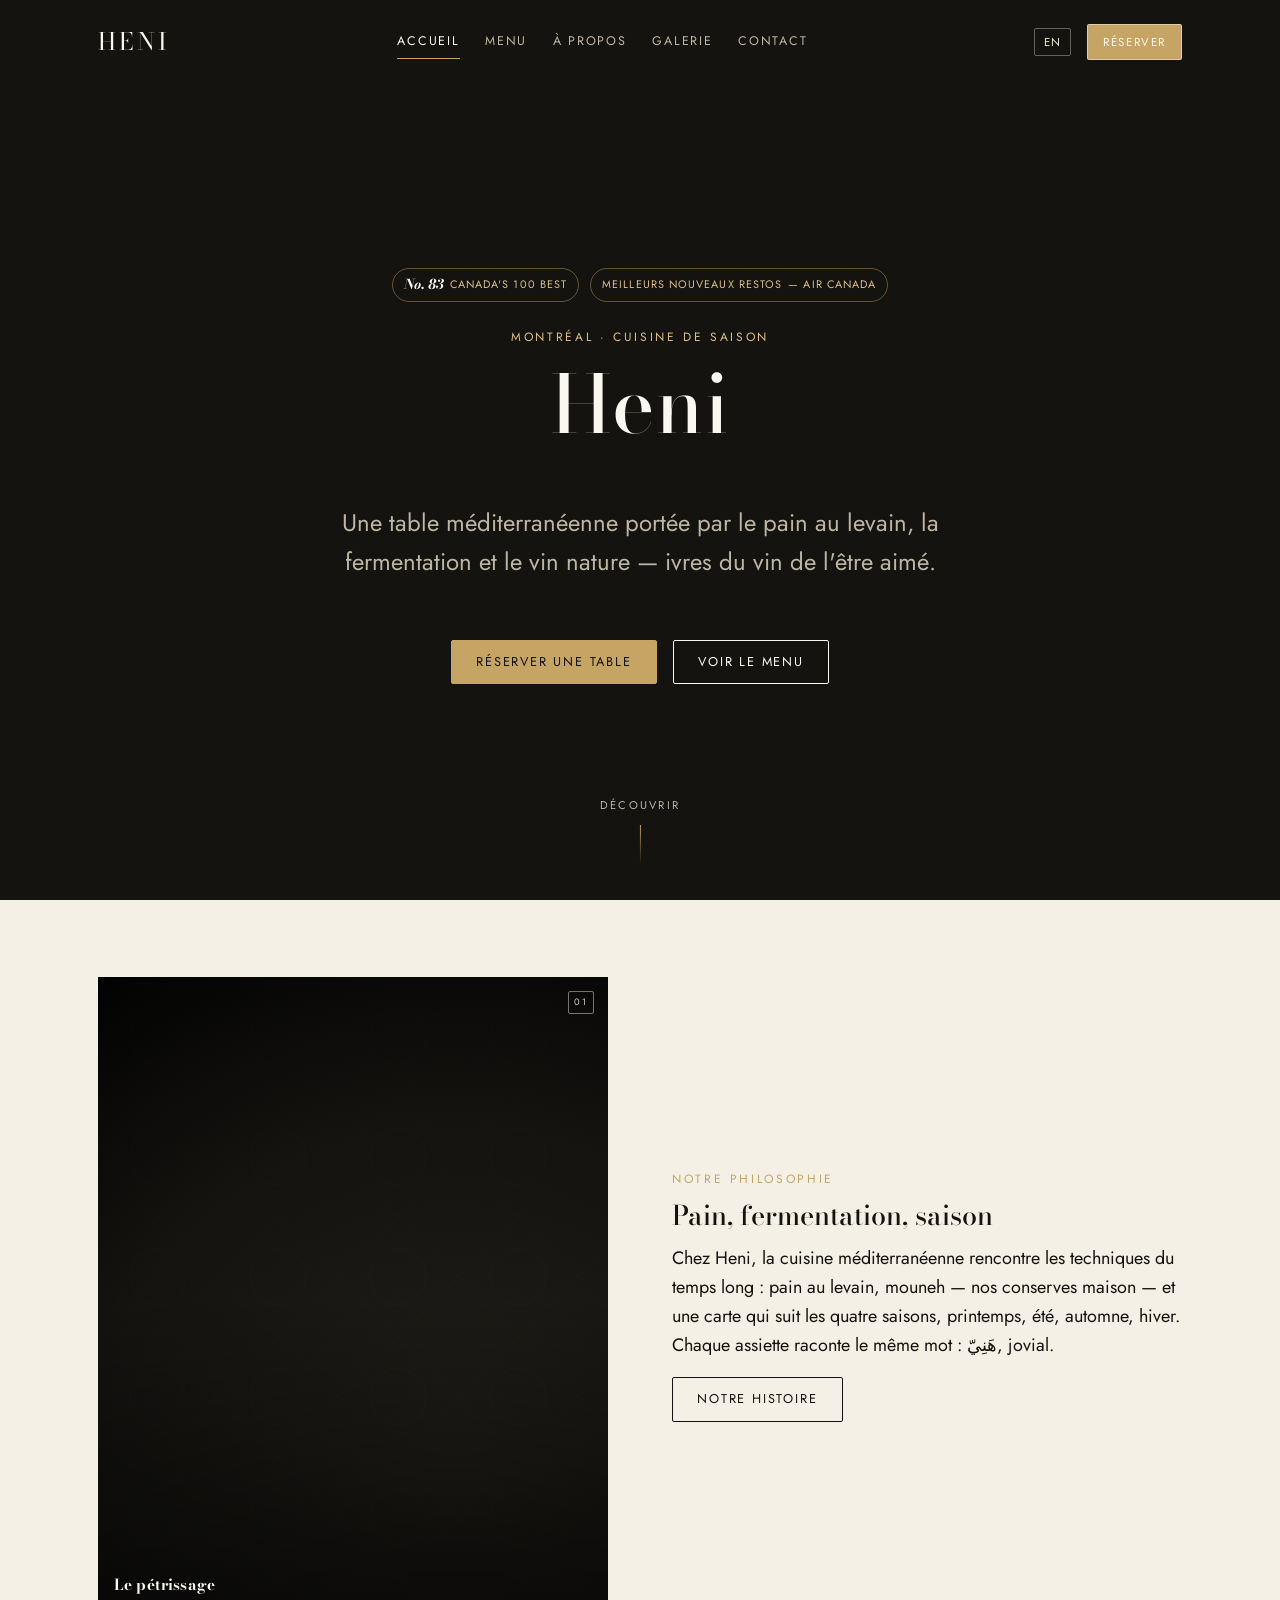
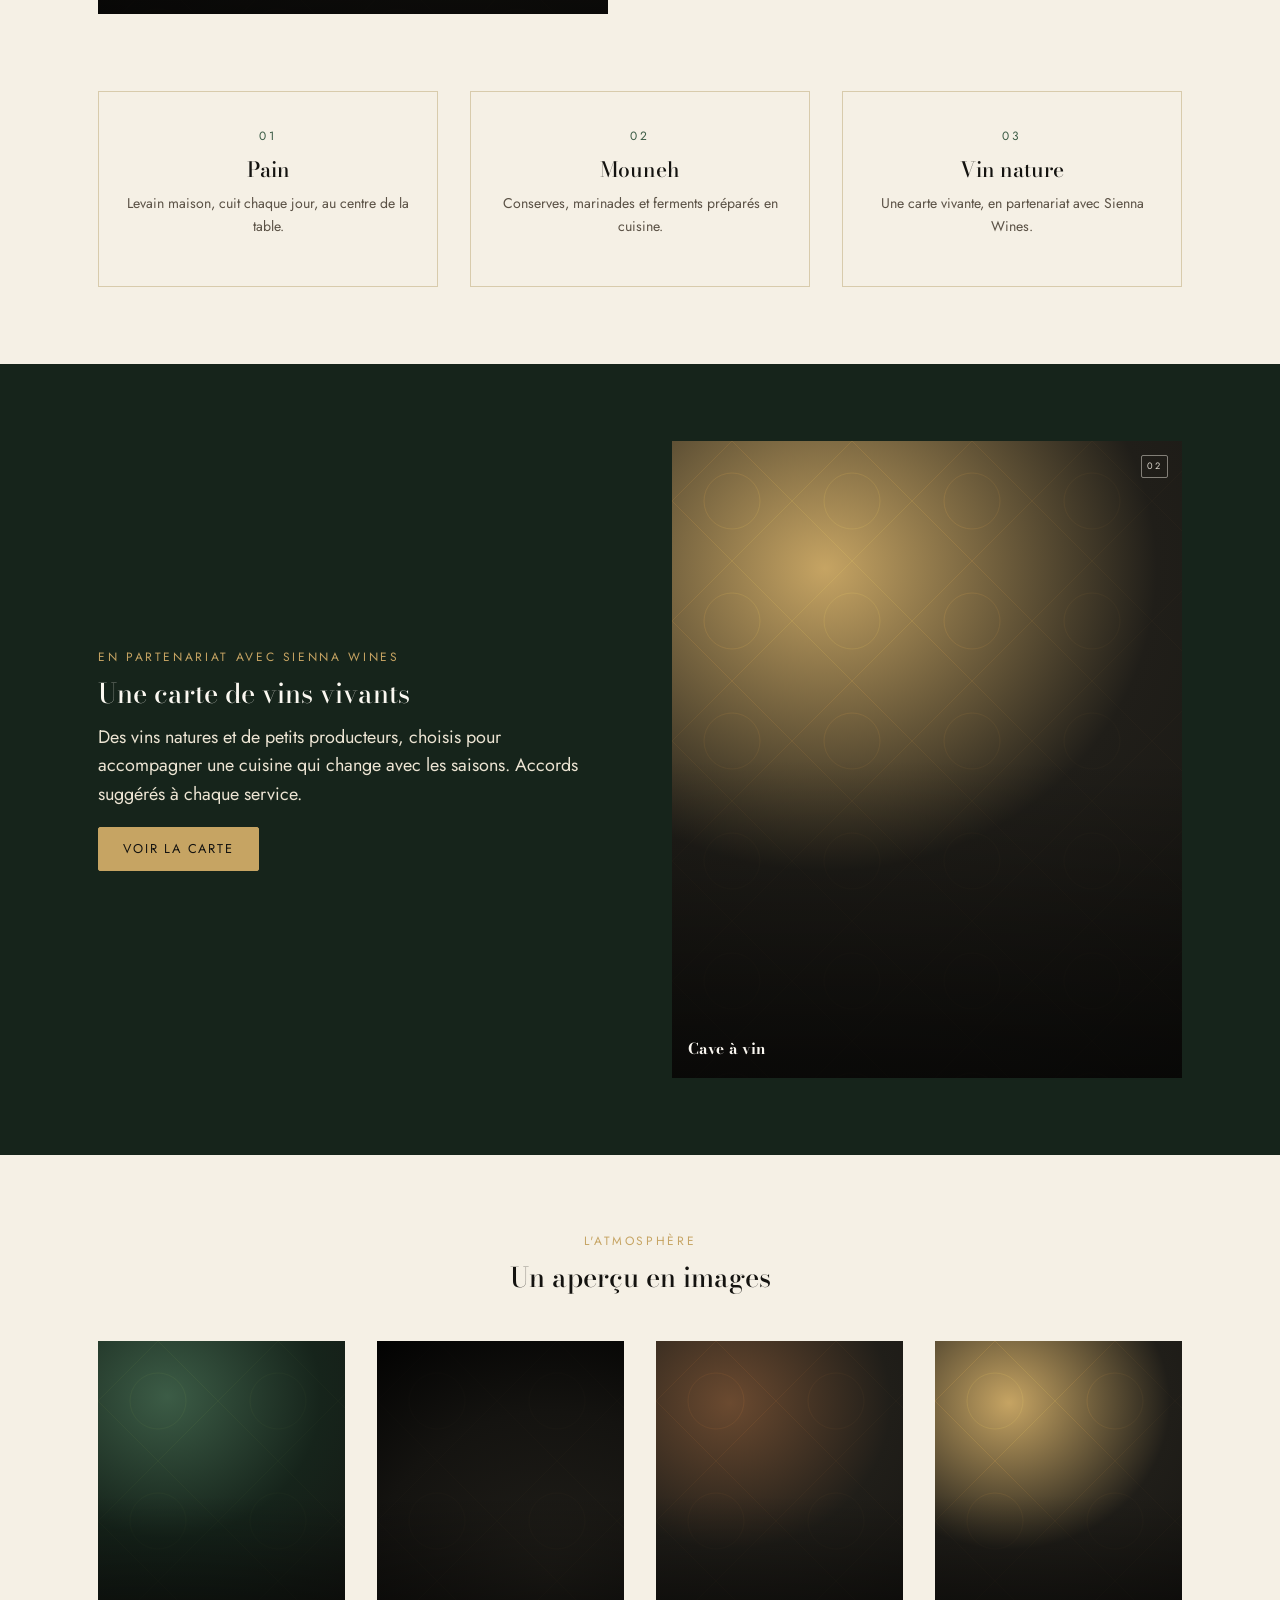
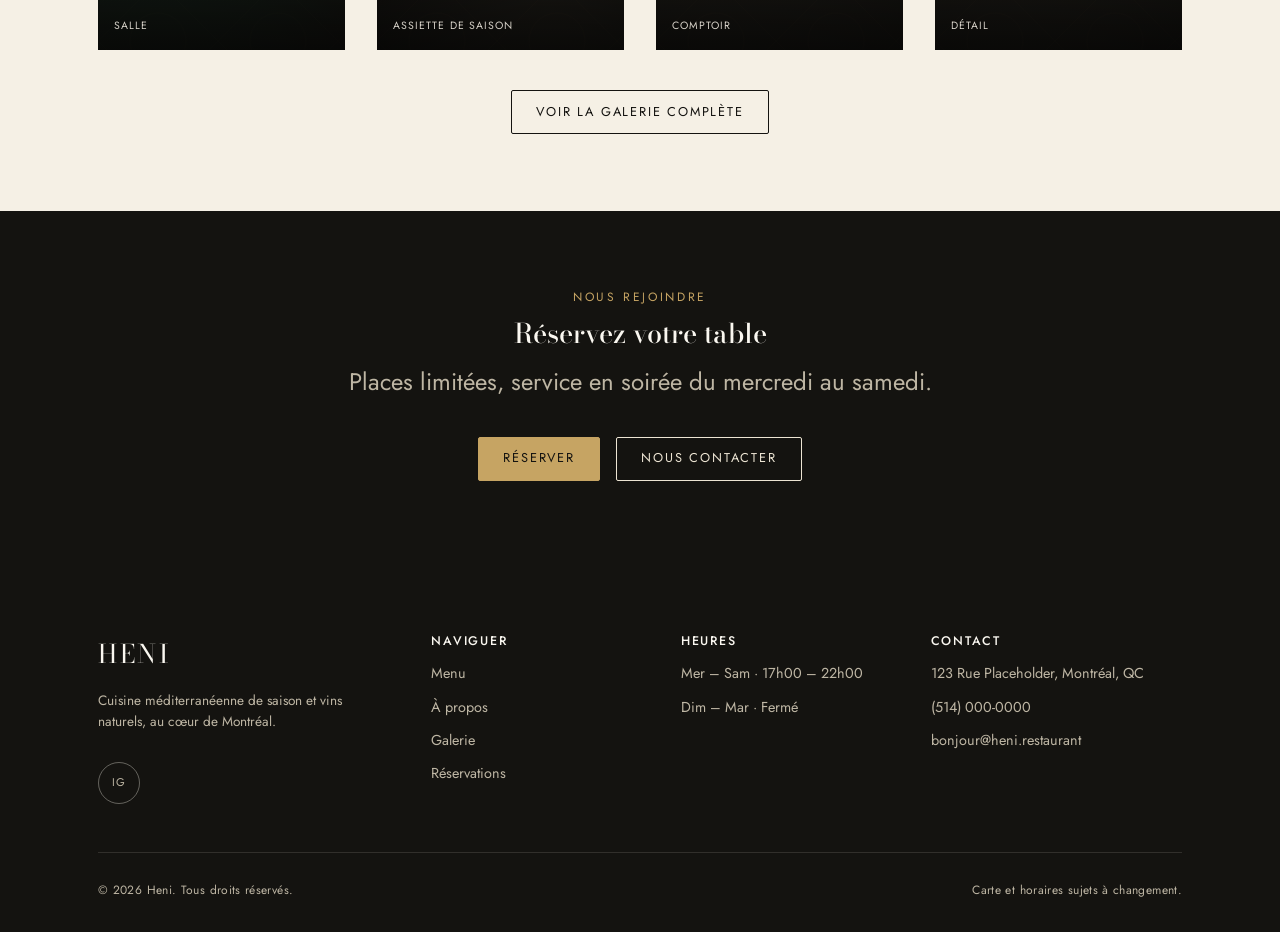
==== index.html @ 55a7eaf8 "Describe the actual hero photograph in the alt text The hero alt text described a generic evening di" ====
<!doctype html>
<html lang="fr">
<head>
  <meta charset="UTF-8" />
  <meta name="viewport" content="width=device-width, initial-scale=1" />
  <title>Heni — Restaurant méditerranéen, Montréal</title>
  <meta name="description" content="Heni — cuisine méditerranéenne de saison et vins naturels au cœur de Montréal. Pain au levain, mouneh, et une carte qui suit les saisons." />
  <link rel="preconnect" href="https://fonts.googleapis.com" />
  <link rel="preconnect" href="https://fonts.gstatic.com" crossorigin />
  <link href="https://fonts.googleapis.com/css2?family=Bodoni+Moda:ital,wght@0,400;0,500;0,600;1,400&family=Jost:wght@300;400;500;600&display=swap" rel="stylesheet" />
  <link rel="stylesheet" href="assets/css/style.css" />
</head>
<body class="is-home" data-title-fr="Heni — Restaurant méditerranéen, Montréal" data-title-en="Heni — Mediterranean Restaurant, Montreal">

  <header class="site-header">
    <div class="container header-inner">
      <a href="index.html" class="logo">HENI</a>
      <nav class="main-nav" id="main-nav">
        <a href="index.html" class="is-active"><span class="t-fr">Accueil</span><span class="t-en">Home</span></a>
        <a href="menu.html"><span class="t-fr">Menu</span><span class="t-en">Menu</span></a>
        <a href="about.html"><span class="t-fr">À propos</span><span class="t-en">About</span></a>
        <a href="gallery.html"><span class="t-fr">Galerie</span><span class="t-en">Gallery</span></a>
        <a href="contact.html"><span class="t-fr">Contact</span><span class="t-en">Contact</span></a>
      </nav>
      <div class="header-actions">
        <button class="lang-toggle" id="lang-toggle" type="button">EN</button>
        <a href="reservations.html" class="btn btn-primary"><span class="t-fr">Réserver</span><span class="t-en">Reserve</span></a>
        <button class="nav-toggle" id="nav-toggle" type="button" aria-label="Menu" aria-expanded="false">
          <span></span><span></span><span></span>
        </button>
      </div>
    </div>
  </header>

  <main>
    <section class="hero">
      <div class="hero-media">
        <img src="assets/img/hero.jpg" alt="Une longue table dressée chez Heni, fleurs et couverts, devant la banquette de velours et le mur de brique"
             data-alt-fr="Une longue table dressée chez Heni, fleurs et couverts, devant la banquette de velours et le mur de brique"
             data-alt-en="A long table set at Heni, flowers and place settings, against the velvet banquette and brick wall"
             fetchpriority="high" decoding="async" />
      </div>
      <div class="hero-inner container">
        <div class="badge-row">
          <span class="badge"><strong>No. 83</strong> Canada's 100 Best</span>
          <span class="badge"><span class="t-fr">Meilleurs nouveaux restos</span><span class="t-en">Best New Restaurants</span> — Air Canada</span>
        </div>
        <span class="eyebrow"><span class="t-fr">Montréal · Cuisine de saison</span><span class="t-en">Montreal · Seasonal Cooking</span></span>
        <h1>Heni</h1>
        <p class="hero-lede">
          <span class="t-fr">Une table méditerranéenne portée par le pain au levain, la fermentation et le vin nature — ivres du vin de l'être aimé.</span>
          <span class="t-en">A Mediterranean table built on naturally leavened bread, fermentation and natural wine — drunk on the wine of the beloved.</span>
        </p>
        <div class="hero-actions">
          <a href="reservations.html" class="btn btn-primary"><span class="t-fr">Réserver une table</span><span class="t-en">Reserve a Table</span></a>
          <a href="menu.html" class="btn btn-outline"><span class="t-fr">Voir le menu</span><span class="t-en">View the Menu</span></a>
        </div>
      </div>
      <a href="#philosophy" class="hero-scroll" aria-label="Scroll">
        <span class="t-fr">Découvrir</span><span class="t-en">Discover</span>
      </a>
    </section>

    <section class="section" id="philosophy">
      <div class="container split">
        <div class="ph ph--ink" style="--ph-ratio: 4/5;">
          <img src="assets/img/dough.jpg" alt="Le pétrissage du pain au levain"
               data-alt-fr="Le pétrissage du pain au levain"
               data-alt-en="Working the sourdough by hand"
               loading="lazy" decoding="async" />
          <span class="ph-tag">01</span>
          <div class="ph-label">
            <strong><span class="t-fr">Le pétrissage</span><span class="t-en">Working the dough</span></strong>
          </div>
        </div>
        <div>
          <span class="eyebrow"><span class="t-fr">Notre philosophie</span><span class="t-en">Our Philosophy</span></span>
          <h2><span class="t-fr">Pain, fermentation, saison</span><span class="t-en">Bread, Fermentation, Season</span></h2>
          <p>
            <span class="t-fr">Chez Heni, la cuisine méditerranéenne rencontre les techniques du temps long : pain au levain, mouneh — nos conserves maison — et une carte qui suit les quatre saisons, printemps, été, automne, hiver. Chaque assiette raconte le même mot : &#x200E;هَنِيّ, jovial.</span>
            <span class="t-en">At Heni, Mediterranean cooking meets slow technique: naturally leavened bread, mouneh — our house preserves — and a menu that follows the four seasons. Every plate carries the same word: &#x200E;هَنِيّ, jovial.</span>
          </p>
          <a href="about.html" class="btn btn-outline"><span class="t-fr">Notre histoire</span><span class="t-en">Our Story</span></a>
        </div>
      </div>

      <div class="container">
        <div class="grid grid-3" style="margin-top: clamp(3rem, 6vw, 5rem);">
          <div class="pillar">
            <span class="eyebrow">01</span>
            <h3><span class="t-fr">Pain</span><span class="t-en">Bread</span></h3>
            <p class="menu-item-desc"><span class="t-fr">Levain maison, cuit chaque jour, au centre de la table.</span><span class="t-en">House sourdough, baked daily, at the center of the table.</span></p>
          </div>
          <div class="pillar">
            <span class="eyebrow">02</span>
            <h3><span class="t-fr">Mouneh</span><span class="t-en">Mouneh</span></h3>
            <p class="menu-item-desc"><span class="t-fr">Conserves, marinades et ferments préparés en cuisine.</span><span class="t-en">Preserves, pickles and ferments prepared in-house.</span></p>
          </div>
          <div class="pillar">
            <span class="eyebrow">03</span>
            <h3><span class="t-fr">Vin nature</span><span class="t-en">Natural Wine</span></h3>
            <p class="menu-item-desc"><span class="t-fr">Une carte vivante, en partenariat avec Sienna Wines.</span><span class="t-en">A living list, in partnership with Sienna Wines.</span></p>
          </div>
        </div>
      </div>
    </section>

    <section class="section section--green">
      <div class="container split">
        <div>
          <span class="eyebrow"><span class="t-fr">En partenariat avec Sienna Wines</span><span class="t-en">In Partnership with Sienna Wines</span></span>
          <h2><span class="t-fr">Une carte de vins vivants</span><span class="t-en">A Living Wine List</span></h2>
          <p>
            <span class="t-fr">Des vins natures et de petits producteurs, choisis pour accompagner une cuisine qui change avec les saisons. Accords suggérés à chaque service.</span>
            <span class="t-en">Natural wines from small producers, chosen to follow a menu that shifts with the seasons. Pairings suggested at every service.</span>
          </p>
          <a href="menu.html" class="btn btn-primary"><span class="t-fr">Voir la carte</span><span class="t-en">View the Menu</span></a>
        </div>
        <div class="ph ph--gold" style="--ph-ratio: 4/5;">
          <img src="assets/img/wine-cellar.jpg" alt="La cave à vin de Heni"
               data-alt-fr="La cave à vin de Heni"
               data-alt-en="The Heni wine cellar"
               loading="lazy" decoding="async" />
          <span class="ph-tag">02</span>
          <div class="ph-label">
            <strong><span class="t-fr">Cave à vin</span><span class="t-en">The Wine Cellar</span></strong>
          </div>
        </div>
      </div>
    </section>

    <section class="section">
      <div class="container">
        <div class="section-head section-head--center">
          <span class="eyebrow"><span class="t-fr">L'atmosphère</span><span class="t-en">The Atmosphere</span></span>
          <h2><span class="t-fr">Un aperçu en images</span><span class="t-en">A Glimpse Inside</span></h2>
        </div>
        <div class="grid grid-4">
          <div class="ph ph--green">
            <img src="assets/img/dining-room.jpg" alt="La salle" data-alt-fr="La salle" data-alt-en="The dining room" loading="lazy" decoding="async" />
            <div class="ph-label"><span class="t-fr">Salle</span><span class="t-en">Dining Room</span></div>
          </div>
          <div class="ph ph--ink">
            <img src="assets/img/seasonal-plate.jpg" alt="Une assiette de saison" data-alt-fr="Une assiette de saison" data-alt-en="A seasonal plate" loading="lazy" decoding="async" />
            <div class="ph-label"><span class="t-fr">Assiette de saison</span><span class="t-en">Seasonal Plate</span></div>
          </div>
          <div class="ph ph--wood">
            <img src="assets/img/counter.jpg" alt="Le comptoir" data-alt-fr="Le comptoir" data-alt-en="The counter" loading="lazy" decoding="async" />
            <div class="ph-label"><span class="t-fr">Comptoir</span><span class="t-en">The Counter</span></div>
          </div>
          <div class="ph ph--gold">
            <img src="assets/img/detail.jpg" alt="Détail de la salle" data-alt-fr="Détail de la salle" data-alt-en="A detail of the room" loading="lazy" decoding="async" />
            <div class="ph-label"><span class="t-fr">Détail</span><span class="t-en">Detail</span></div>
          </div>
        </div>
        <div style="text-align:center; margin-top: 2.5rem;">
          <a href="gallery.html" class="btn btn-outline"><span class="t-fr">Voir la galerie complète</span><span class="t-en">See Full Gallery</span></a>
        </div>
      </div>
    </section>

    <section class="section section--dark">
      <div class="container section-head--center">
        <span class="eyebrow"><span class="t-fr">Nous rejoindre</span><span class="t-en">Join Us</span></span>
        <h2><span class="t-fr">Réservez votre table</span><span class="t-en">Reserve Your Table</span></h2>
        <p class="hero-lede" style="margin-inline:auto;">
          <span class="t-fr">Places limitées, service en soirée du mercredi au samedi.</span>
          <span class="t-en">Limited seating, evening service Wednesday through Saturday.</span>
        </p>
        <div class="hero-actions">
          <a href="reservations.html" class="btn btn-primary"><span class="t-fr">Réserver</span><span class="t-en">Reserve</span></a>
          <a href="contact.html" class="btn btn-outline"><span class="t-fr">Nous contacter</span><span class="t-en">Contact Us</span></a>
        </div>
      </div>
    </section>
  </main>

  <footer class="site-footer">
    <div class="container">
      <div class="footer-grid">
        <div>
          <div class="footer-logo">HENI</div>
          <p class="footer-tagline">
            <span class="t-fr">Cuisine méditerranéenne de saison et vins naturels, au cœur de Montréal.</span>
            <span class="t-en">Seasonal Mediterranean cooking and natural wine, in the heart of Montreal.</span>
          </p>
          <div class="social-row">
            <a href="https://instagram.com/heni.restaurant" target="_blank" rel="noopener" aria-label="Instagram">IG</a>
          </div>
        </div>
        <div class="footer-col">
          <h4><span class="t-fr">Naviguer</span><span class="t-en">Explore</span></h4>
          <ul>
            <li><a href="menu.html">Menu</a></li>
            <li><a href="about.html"><span class="t-fr">À propos</span><span class="t-en">About</span></a></li>
            <li><a href="gallery.html"><span class="t-fr">Galerie</span><span class="t-en">Gallery</span></a></li>
            <li><a href="reservations.html"><span class="t-fr">Réservations</span><span class="t-en">Reservations</span></a></li>
          </ul>
        </div>
        <div class="footer-col">
          <h4><span class="t-fr">Heures</span><span class="t-en">Hours</span></h4>
          <ul>
            <li><span class="t-fr">Mer – Sam</span><span class="t-en">Wed – Sat</span> · 17h00 – 22h00</li>
            <li><span class="t-fr">Dim – Mar</span><span class="t-en">Sun – Tue</span> · <span class="t-fr">Fermé</span><span class="t-en">Closed</span></li>
          </ul>
        </div>
        <div class="footer-col">
          <h4>Contact</h4>
          <ul>
            <li>123 Rue Placeholder, Montréal, QC</li>
            <li><a href="tel:+15140000000">(514) 000-0000</a></li>
            <li><a href="mailto:bonjour@heni.restaurant">bonjour@heni.restaurant</a></li>
          </ul>
        </div>
      </div>
      <div class="footer-bottom">
        <span>&copy; <span id="footer-year"></span> Heni. <span class="t-fr">Tous droits réservés.</span><span class="t-en">All rights reserved.</span></span>
        <span><span class="t-fr">Carte et horaires sujets à changement.</span><span class="t-en">Menu and hours subject to change.</span></span>
      </div>
    </div>
  </footer>

  <script src="assets/js/main.js"></script>
</body>
</html>
---- assets/css/style.css ----
/* ==========================================================================
   HENI — Design tokens
   ========================================================================== */

:root {
  /* Palette — dim, editorial, bottle-green and brass */
  --color-ink: #141310;
  --color-ink-soft: #201e19;
  --color-green: #3c5c46;
  --color-green-deep: #16241b;
  --color-wood: #6b4a30;
  --color-gold: #c6a463;
  --color-gold-soft: #ddc088;
  --color-sand: #ece4d3;
  --color-sand-dim: #ddd0b3;
  --color-cream: #f5f0e5;
  --color-white: #faf7f0;

  --color-text: var(--color-ink);
  --color-text-muted: #5a5145;
  --color-text-on-dark: var(--color-sand);
  --color-text-on-dark-muted: #beb6a4;

  --color-bg: var(--color-cream);
  --color-border: #d8cbac;

  /* Type */
  --font-display: "Bodoni Moda", "Iowan Old Style", Georgia, serif;
  --font-body: "Jost", "Segoe UI", Helvetica, Arial, sans-serif;

  --step-0: clamp(1rem, 0.95rem + 0.25vw, 1.125rem);
  --step-1: clamp(1.25rem, 1.15rem + 0.5vw, 1.5rem);
  --step-2: clamp(1.75rem, 1.5rem + 1vw, 2.25rem);
  --step-3: clamp(2.25rem, 1.8rem + 2vw, 3.25rem);
  --step-4: clamp(3rem, 2.2rem + 3.5vw, 5rem);

  /* Layout */
  --container-max: 1180px;
  --container-pad: clamp(1.25rem, 4vw, 3rem);
  --header-h: 84px;
  --radius: 2px;
  --ease: cubic-bezier(0.22, 1, 0.36, 1);
}

/* ==========================================================================
   Reset
   ========================================================================== */

*,
*::before,
*::after {
  box-sizing: border-box;
}

html {
  scroll-behavior: smooth;
}

body {
  margin: 0;
  background: var(--color-bg);
  color: var(--color-text);
  font-family: var(--font-body);
  font-size: var(--step-0);
  line-height: 1.6;
  -webkit-font-smoothing: antialiased;
}

img {
  max-width: 100%;
  display: block;
}

a {
  color: inherit;
  text-decoration: none;
}

ul {
  margin: 0;
  padding: 0;
  list-style: none;
}

h1, h2, h3, h4 {
  font-family: var(--font-display);
  font-weight: 500;
  line-height: 1.15;
  margin: 0 0 0.5em;
  color: var(--color-ink);
}

p {
  margin: 0 0 1em;
}

button {
  font-family: inherit;
  cursor: pointer;
}

.container {
  max-width: var(--container-max);
  margin-inline: auto;
  padding-inline: var(--container-pad);
}

/* ==========================================================================
   Bilingual toggle — French default, English on demand
   ========================================================================== */

html.lang-fr .t-en { display: none; }
html.lang-en .t-fr { display: none; }

/* ==========================================================================
   Utility
   ========================================================================== */

.eyebrow {
  display: block;
  font-family: var(--font-body);
  font-size: 0.75rem;
  letter-spacing: 0.22em;
  text-transform: uppercase;
  color: var(--color-gold);
  margin-bottom: 0.9em;
}

.section {
  padding-block: clamp(3.5rem, 6vw, 7rem);
}

.section--tight {
  padding-block: clamp(2.5rem, 4vw, 4.5rem);
}

.section--dark {
  background: var(--color-ink);
  color: var(--color-text-on-dark);
}

.section--dark h1,
.section--dark h2,
.section--dark h3 {
  color: var(--color-white);
}

.section--green {
  background: var(--color-green-deep);
  color: var(--color-text-on-dark);
}

.section--green h1,
.section--green h2,
.section--green h3 {
  color: var(--color-white);
}

.section-head {
  max-width: 640px;
  margin-bottom: clamp(2rem, 4vw, 3rem);
}

.section-head--center {
  margin-inline: auto;
  text-align: center;
}

.divider {
  width: 56px;
  height: 2px;
  background: var(--color-gold);
  border: none;
  margin: 1.5em 0;
}

.divider--center {
  margin-inline: auto;
}

/* ==========================================================================
   Buttons
   ========================================================================== */

.btn {
  display: inline-flex;
  align-items: center;
  gap: 0.6em;
  padding: 0.85em 1.9em;
  font-family: var(--font-body);
  font-size: 0.8rem;
  letter-spacing: 0.14em;
  text-transform: uppercase;
  border: 1px solid currentColor;
  border-radius: var(--radius);
  transition: background var(--ease) 0.25s, color var(--ease) 0.25s, border-color var(--ease) 0.25s;
  white-space: nowrap;
}

.btn-primary {
  background: var(--color-gold);
  border-color: var(--color-gold);
  color: var(--color-ink);
}

.btn-primary:hover {
  background: transparent;
  color: var(--color-gold);
}

.section--dark .btn-primary,
.section--green .btn-primary {
  color: var(--color-ink);
}

.section--dark .btn-primary:hover,
.section--green .btn-primary:hover {
  color: var(--color-gold);
}

.btn-outline {
  background: transparent;
  color: inherit;
}

.btn-outline:hover {
  background: currentColor;
  color: var(--color-bg);
}

.btn-block {
  width: 100%;
  justify-content: center;
}

/* ==========================================================================
   Header
   ========================================================================== */

.site-header {
  position: fixed;
  inset-block-start: 0;
  inset-inline: 0;
  z-index: 100;
  height: var(--header-h);
  display: flex;
  align-items: center;
  background: transparent;
  transition: background var(--ease) 0.35s, box-shadow var(--ease) 0.35s, height var(--ease) 0.3s;
}

.site-header.is-scrolled,
.site-header.is-open {
  background: rgba(27, 21, 18, 0.96);
  -webkit-backdrop-filter: blur(6px);
  backdrop-filter: blur(6px);
  height: 72px;
  box-shadow: 0 8px 24px rgba(0, 0, 0, 0.18);
}

body:not(.is-home) .site-header {
  background: rgba(27, 21, 18, 0.96);
  height: 72px;
}

.header-inner {
  display: flex;
  align-items: center;
  justify-content: space-between;
  gap: 1.5rem;
  width: 100%;
}

.logo {
  font-family: var(--font-display);
  font-size: 1.5rem;
  letter-spacing: 0.14em;
  color: var(--color-white);
}

.logo span {
  color: var(--color-gold);
}

.main-nav {
  display: flex;
  align-items: center;
  gap: clamp(1.1rem, 2vw, 2.1rem);
}

.main-nav a {
  position: relative;
  font-size: 0.78rem;
  letter-spacing: 0.14em;
  text-transform: uppercase;
  color: var(--color-text-on-dark-muted);
  padding-block: 0.4em;
  transition: color var(--ease) 0.25s;
}

.main-nav a:hover,
.main-nav a.is-active {
  color: var(--color-white);
}

.main-nav a.is-active::after {
  content: "";
  position: absolute;
  left: 0;
  right: 0;
  bottom: -2px;
  height: 1px;
  background: var(--color-gold);
}

.header-actions {
  display: flex;
  align-items: center;
  gap: 1rem;
}

.lang-toggle {
  background: transparent;
  border: 1px solid rgba(250, 245, 234, 0.35);
  color: var(--color-text-on-dark);
  font-size: 0.72rem;
  letter-spacing: 0.12em;
  padding: 0.45em 0.75em;
  border-radius: var(--radius);
  transition: border-color var(--ease) 0.25s, color var(--ease) 0.25s;
}

.lang-toggle:hover {
  border-color: var(--color-gold);
  color: var(--color-gold);
}

.header-actions .btn {
  color: var(--color-white);
  border-color: rgba(250, 245, 234, 0.5);
  font-size: 0.72rem;
  padding: 0.65em 1.3em;
}

.header-actions .btn:hover {
  background: var(--color-gold);
  border-color: var(--color-gold);
  color: var(--color-ink);
}

.nav-toggle {
  display: none;
  flex-direction: column;
  justify-content: center;
  gap: 5px;
  width: 32px;
  height: 32px;
  background: none;
  border: none;
  padding: 0;
}

.nav-toggle span {
  display: block;
  height: 1px;
  background: var(--color-white);
  transition: transform var(--ease) 0.3s, opacity var(--ease) 0.3s;
}

/* ==========================================================================
   Hero
   ========================================================================== */

.hero {
  position: relative;
  min-height: 100vh;
  display: flex;
  align-items: center;
  color: var(--color-white);
  overflow: hidden;
  background: var(--color-ink);
}

/* Hero photograph, with a scrim so the type stays readable over it */
.hero-media {
  position: absolute;
  inset: 0;
  z-index: 0;
  overflow: hidden;
}

.hero-media img {
  width: 100%;
  height: 100%;
  object-fit: cover;
  opacity: 0;
  transform: scale(1.06);
  transition: opacity var(--ease) 1.2s, transform var(--ease) 8s;
}

.hero-media img.is-loaded {
  opacity: 1;
  transform: scale(1);
}

.hero-media::after {
  content: "";
  position: absolute;
  inset: 0;
  background:
    linear-gradient(180deg, rgba(20, 19, 16, 0.75) 0%, rgba(20, 19, 16, 0.35) 35%, rgba(20, 19, 16, 0.85) 100%),
    radial-gradient(90% 70% at 50% 45%, rgba(20, 19, 16, 0.15) 0%, rgba(20, 19, 16, 0.7) 100%);
}

.hero-inner {
  position: relative;
  z-index: 2;
  width: 100%;
  padding-block: calc(var(--header-h) + 2rem) 4rem;
  text-align: center;
  display: flex;
  flex-direction: column;
  align-items: center;
}

.hero .eyebrow {
  color: var(--color-gold-soft);
}

.hero h1 {
  color: var(--color-white);
  font-size: var(--step-4);
  letter-spacing: 0.02em;
  max-width: 16ch;
}

.hero-lede {
  max-width: 46ch;
  font-size: var(--step-1);
  color: var(--color-text-on-dark-muted);
  margin-top: 0.6em;
}

.hero-actions {
  display: flex;
  flex-wrap: wrap;
  justify-content: center;
  gap: 1rem;
  margin-top: 2.2rem;
}

.hero-scroll {
  position: absolute;
  bottom: 2.2rem;
  left: 50%;
  transform: translateX(-50%);
  z-index: 2;
  font-size: 0.7rem;
  letter-spacing: 0.2em;
  text-transform: uppercase;
  color: var(--color-text-on-dark-muted);
  display: flex;
  flex-direction: column;
  align-items: center;
  gap: 0.6rem;
}

.hero-scroll::after {
  content: "";
  width: 1px;
  height: 40px;
  background: linear-gradient(var(--color-gold), transparent);
  animation: scrollpulse 2.2s ease-in-out infinite;
}

@keyframes scrollpulse {
  0% { opacity: 0.2; }
  50% { opacity: 1; }
  100% { opacity: 0.2; }
}

/* ==========================================================================
   Accolade badge
   ========================================================================== */

.badge-row {
  display: flex;
  flex-wrap: wrap;
  justify-content: center;
  gap: 0.7rem;
  margin-bottom: 1.6rem;
}

.badge {
  display: inline-flex;
  align-items: center;
  gap: 0.55em;
  padding: 0.5em 1em;
  font-size: 0.68rem;
  letter-spacing: 0.1em;
  text-transform: uppercase;
  color: var(--color-gold-soft);
  border: 1px solid rgba(198, 164, 99, 0.45);
  border-radius: 999px;
}

.badge strong {
  font-family: var(--font-display);
  font-style: italic;
  font-size: 0.85rem;
  letter-spacing: 0;
  text-transform: none;
  color: var(--color-white);
}

/* ==========================================================================
   Photography — real photos drop into assets/img/ and layer over the
   gradient block, which stays behind as a fallback if a file is missing
   ========================================================================== */

.ph {
  position: relative;
  overflow: hidden;
  background: radial-gradient(130% 95% at 28% 18%, var(--color-green) 0%, var(--color-green-deep) 48%, var(--color-ink) 100%);
  color: var(--color-sand-dim);
  aspect-ratio: var(--ph-ratio, 4 / 5);
  min-height: 160px;
}

.ph::before {
  content: "";
  position: absolute;
  inset: 0;
  opacity: 0.32;
  mix-blend-mode: overlay;
  background-image: url("data:image/svg+xml,%3Csvg xmlns='http://www.w3.org/2000/svg' width='120' height='120' viewBox='0 0 120 120'%3E%3Cg fill='none' stroke='%23ddc088' stroke-width='0.6'%3E%3Cpath d='M60 0 L120 60 L60 120 L0 60 Z'/%3E%3Ccircle cx='60' cy='60' r='28'/%3E%3C/g%3E%3C/svg%3E");
  background-size: 120px 120px;
}

.ph::after {
  content: "";
  position: absolute;
  inset: 0;
  background: linear-gradient(0deg, rgba(0,0,0,0.6) 0%, rgba(0,0,0,0) 50%);
}

/* The photo itself — covers the gradient once it loads */
.ph img {
  position: absolute;
  inset: 0;
  width: 100%;
  height: 100%;
  object-fit: cover;
  opacity: 0;
  transition: opacity var(--ease) 0.7s, transform var(--ease) 0.9s;
}

.ph img.is-loaded {
  opacity: 1;
}

/* Once a real photo is in, drop the decorative texture behind it */
.ph.has-photo::before {
  display: none;
}

/* Slow zoom on hover, gallery and grid tiles only */
.gallery-grid .ph:hover img.is-loaded,
.grid .ph:hover img.is-loaded {
  transform: scale(1.04);
}

.ph--green { background: radial-gradient(130% 95% at 28% 18%, var(--color-green) 0%, var(--color-green-deep) 48%, var(--color-ink) 100%); }
.ph--gold { background: radial-gradient(130% 95% at 30% 20%, var(--color-gold) 0%, var(--color-ink-soft) 50%, var(--color-ink) 100%); }
.ph--ink { background: radial-gradient(130% 95% at 70% 75%, var(--color-ink-soft) 0%, var(--color-ink) 55%, #000 100%); }
.ph--wood { background: radial-gradient(130% 95% at 30% 20%, var(--color-wood) 0%, var(--color-ink-soft) 50%, var(--color-ink) 100%); }

.ph-label {
  position: absolute;
  left: 1rem;
  right: 1rem;
  bottom: 0.9rem;
  z-index: 2;
  font-size: 0.66rem;
  letter-spacing: 0.1em;
  text-transform: uppercase;
  color: rgba(250, 245, 234, 0.85);
}

.ph-label strong {
  display: block;
  font-family: var(--font-display);
  font-size: 0.95rem;
  letter-spacing: 0.01em;
  text-transform: none;
  color: var(--color-white);
  margin-bottom: 0.15em;
}

.ph-tag {
  position: absolute;
  top: 0.9rem;
  right: 0.9rem;
  z-index: 2;
  font-size: 0.58rem;
  letter-spacing: 0.14em;
  text-transform: uppercase;
  padding: 0.3em 0.6em;
  border: 1px solid rgba(250, 245, 234, 0.45);
  color: rgba(250, 245, 234, 0.85);
  border-radius: var(--radius);
}

/* ==========================================================================
   Grids & cards
   ========================================================================== */

.grid {
  display: grid;
  gap: clamp(1.25rem, 2.5vw, 2.5rem);
}

.grid-2 { grid-template-columns: repeat(2, 1fr); }
.grid-3 { grid-template-columns: repeat(3, 1fr); }
.grid-4 { grid-template-columns: repeat(4, 1fr); }

.split {
  display: grid;
  grid-template-columns: 1fr 1fr;
  gap: clamp(2rem, 5vw, 5rem);
  align-items: center;
}

.card {
  display: flex;
  flex-direction: column;
  gap: 1.1rem;
}

.card h3 {
  font-size: var(--step-1);
}

.pillar {
  text-align: center;
  padding: 2.2rem 1.5rem;
  border: 1px solid var(--color-border);
}

.pillar .eyebrow {
  color: var(--color-green);
}

/* ==========================================================================
   Menu
   ========================================================================== */

.menu-nav {
  display: flex;
  flex-wrap: wrap;
  gap: 0.75rem 1.5rem;
  margin-bottom: 3rem;
  padding-bottom: 1.5rem;
  border-bottom: 1px solid var(--color-border);
}

.menu-nav a {
  font-size: 0.75rem;
  letter-spacing: 0.14em;
  text-transform: uppercase;
  color: var(--color-text-muted);
  transition: color var(--ease) 0.2s;
}

.menu-nav a:hover {
  color: var(--color-green);
}

.menu-group {
  margin-bottom: clamp(2.5rem, 5vw, 4rem);
  scroll-margin-top: 100px;
}

.menu-group-title {
  display: flex;
  align-items: baseline;
  gap: 1rem;
  margin-bottom: 1.8rem;
}

.menu-group-title h2 {
  margin: 0;
}

.menu-group-title::after {
  content: "";
  flex: 1;
  height: 1px;
  background: var(--color-border);
}

.menu-items {
  display: grid;
  gap: 1.6rem;
}

.menu-item {
  display: flex;
  justify-content: space-between;
  gap: 1.5rem;
}

.menu-item-name {
  display: flex;
  align-items: baseline;
  gap: 0.6rem;
  font-family: var(--font-display);
  font-size: 1.1rem;
  color: var(--color-ink);
}

.menu-item-tag {
  font-family: var(--font-body);
  font-size: 0.62rem;
  letter-spacing: 0.08em;
  text-transform: uppercase;
  color: var(--color-green);
  border: 1px solid var(--color-green);
  padding: 0.15em 0.45em;
  border-radius: var(--radius);
}

.menu-item-desc {
  font-size: 0.88rem;
  color: var(--color-text-muted);
  margin-top: 0.35em;
  max-width: 52ch;
}

.menu-item-price {
  font-family: var(--font-display);
  font-size: 1.05rem;
  color: var(--color-green);
  white-space: nowrap;
}

.menu-note {
  margin-top: 3rem;
  padding-top: 2rem;
  border-top: 1px solid var(--color-border);
  font-size: 0.85rem;
  color: var(--color-text-muted);
}

/* ==========================================================================
   Gallery
   ========================================================================== */

.gallery-grid {
  display: grid;
  grid-template-columns: repeat(4, 1fr);
  grid-auto-rows: 220px;
  gap: 0.6rem;
}

.gallery-grid .ph {
  aspect-ratio: auto;
  height: 100%;
}

.g-tall { grid-row: span 2; }
.g-wide { grid-column: span 2; }

/* ==========================================================================
   Forms
   ========================================================================== */

.field {
  margin-bottom: 1.4rem;
  text-align: left;
}

.field label {
  display: block;
  font-size: 0.72rem;
  letter-spacing: 0.12em;
  text-transform: uppercase;
  color: var(--color-text-muted);
  margin-bottom: 0.5em;
}

.field input,
.field select,
.field textarea {
  width: 100%;
  padding: 0.85em 1em;
  font-family: var(--font-body);
  font-size: 0.95rem;
  background: var(--color-white);
  border: 1px solid var(--color-border);
  border-radius: var(--radius);
  color: var(--color-text);
}

.field input:focus,
.field select:focus,
.field textarea:focus {
  outline: none;
  border-color: var(--color-green);
}

.field-row {
  display: grid;
  grid-template-columns: 1fr 1fr;
  gap: 1.25rem;
}

/* ==========================================================================
   Info blocks (contact / hours)
   ========================================================================== */

.info-list {
  display: grid;
  gap: 1.6rem;
}

.info-list dt {
  font-size: 0.72rem;
  letter-spacing: 0.14em;
  text-transform: uppercase;
  color: var(--color-gold);
  margin-bottom: 0.4em;
}

.info-list dd {
  margin: 0;
  font-family: var(--font-display);
  font-size: 1.15rem;
}

.info-list dd small {
  display: block;
  font-family: var(--font-body);
  font-size: 0.85rem;
  color: var(--color-text-on-dark-muted);
  margin-top: 0.3em;
}

.social-row {
  display: flex;
  gap: 1rem;
  margin-top: 1.8rem;
}

.social-row a {
  width: 42px;
  height: 42px;
  display: flex;
  align-items: center;
  justify-content: center;
  border: 1px solid rgba(250, 245, 234, 0.35);
  border-radius: 50%;
  font-size: 0.7rem;
  letter-spacing: 0.05em;
  transition: border-color var(--ease) 0.25s, color var(--ease) 0.25s;
}

.social-row a:hover {
  border-color: var(--color-gold);
  color: var(--color-gold);
}

/* ==========================================================================
   Reservation summary card
   ========================================================================== */

.res-card {
  background: var(--color-white);
  border: 1px solid var(--color-border);
  padding: clamp(1.75rem, 4vw, 3rem);
}

.res-steps {
  display: grid;
  gap: 1.5rem;
  margin-block: 2rem;
}

.res-step {
  display: flex;
  gap: 1.1rem;
}

.res-step-num {
  flex: none;
  width: 34px;
  height: 34px;
  display: flex;
  align-items: center;
  justify-content: center;
  border: 1px solid var(--color-gold);
  color: var(--color-green);
  font-family: var(--font-display);
  font-size: 0.95rem;
  border-radius: 50%;
}

.callout {
  border: 1px dashed var(--color-gold);
  padding: 1.1rem 1.3rem;
  font-size: 0.85rem;
  color: var(--color-text-muted);
  background: var(--color-sand);
}

/* ==========================================================================
   Footer
   ========================================================================== */

.site-footer {
  background: var(--color-ink);
  color: var(--color-text-on-dark-muted);
  padding-block: clamp(3rem, 6vw, 5rem) 2rem;
}

.footer-grid {
  display: grid;
  grid-template-columns: 1.4fr 1fr 1fr 1.2fr;
  gap: 2.5rem;
  padding-bottom: 3rem;
  border-bottom: 1px solid rgba(250, 245, 234, 0.12);
}

.footer-logo {
  font-family: var(--font-display);
  font-size: 1.6rem;
  color: var(--color-white);
  letter-spacing: 0.1em;
}

.footer-tagline {
  margin-top: 0.9rem;
  font-size: 0.85rem;
  max-width: 32ch;
}

.footer-col h4 {
  color: var(--color-white);
  font-size: 0.78rem;
  letter-spacing: 0.14em;
  text-transform: uppercase;
  font-family: var(--font-body);
  margin-bottom: 1.1em;
}

.footer-col li {
  margin-bottom: 0.7em;
  font-size: 0.9rem;
}

.footer-col a:hover {
  color: var(--color-gold);
}

.footer-bottom {
  display: flex;
  justify-content: space-between;
  align-items: center;
  flex-wrap: wrap;
  gap: 1rem;
  padding-top: 1.75rem;
  font-size: 0.75rem;
  letter-spacing: 0.03em;
}

/* ==========================================================================
   Responsive
   ========================================================================== */

@media (max-width: 960px) {
  .main-nav { display: none; }

  .nav-toggle { display: flex; }

  .site-header.is-open .main-nav {
    display: flex;
    position: fixed;
    inset: 72px 0 0 0;
    height: calc(100vh - 72px);
    background: var(--color-ink);
    flex-direction: column;
    justify-content: center;
    align-items: center;
    gap: 2rem;
  }

  .site-header.is-open .main-nav a {
    font-size: 1rem;
  }

  .site-header.is-open .nav-toggle span:nth-child(1) { transform: translateY(6px) rotate(45deg); }
  .site-header.is-open .nav-toggle span:nth-child(2) { opacity: 0; }
  .site-header.is-open .nav-toggle span:nth-child(3) { transform: translateY(-6px) rotate(-45deg); }

  .split { grid-template-columns: 1fr; }
  .grid-2 { grid-template-columns: 1fr; }
  .grid-3 { grid-template-columns: repeat(2, 1fr); }
  .grid-4 { grid-template-columns: repeat(2, 1fr); }

  .footer-grid { grid-template-columns: 1fr 1fr; }

  .gallery-grid { grid-template-columns: repeat(2, 1fr); grid-auto-rows: 200px; }
  .g-wide { grid-column: span 2; }
}

@media (max-width: 640px) {
  .grid-3, .grid-4 { grid-template-columns: 1fr; }
  .footer-grid { grid-template-columns: 1fr; gap: 2rem; }
  .field-row { grid-template-columns: 1fr; }
  .menu-item { flex-direction: column; gap: 0.3rem; }
  .gallery-grid { grid-template-columns: 1fr; }
  .g-wide, .g-tall { grid-column: auto; grid-row: auto; }
}
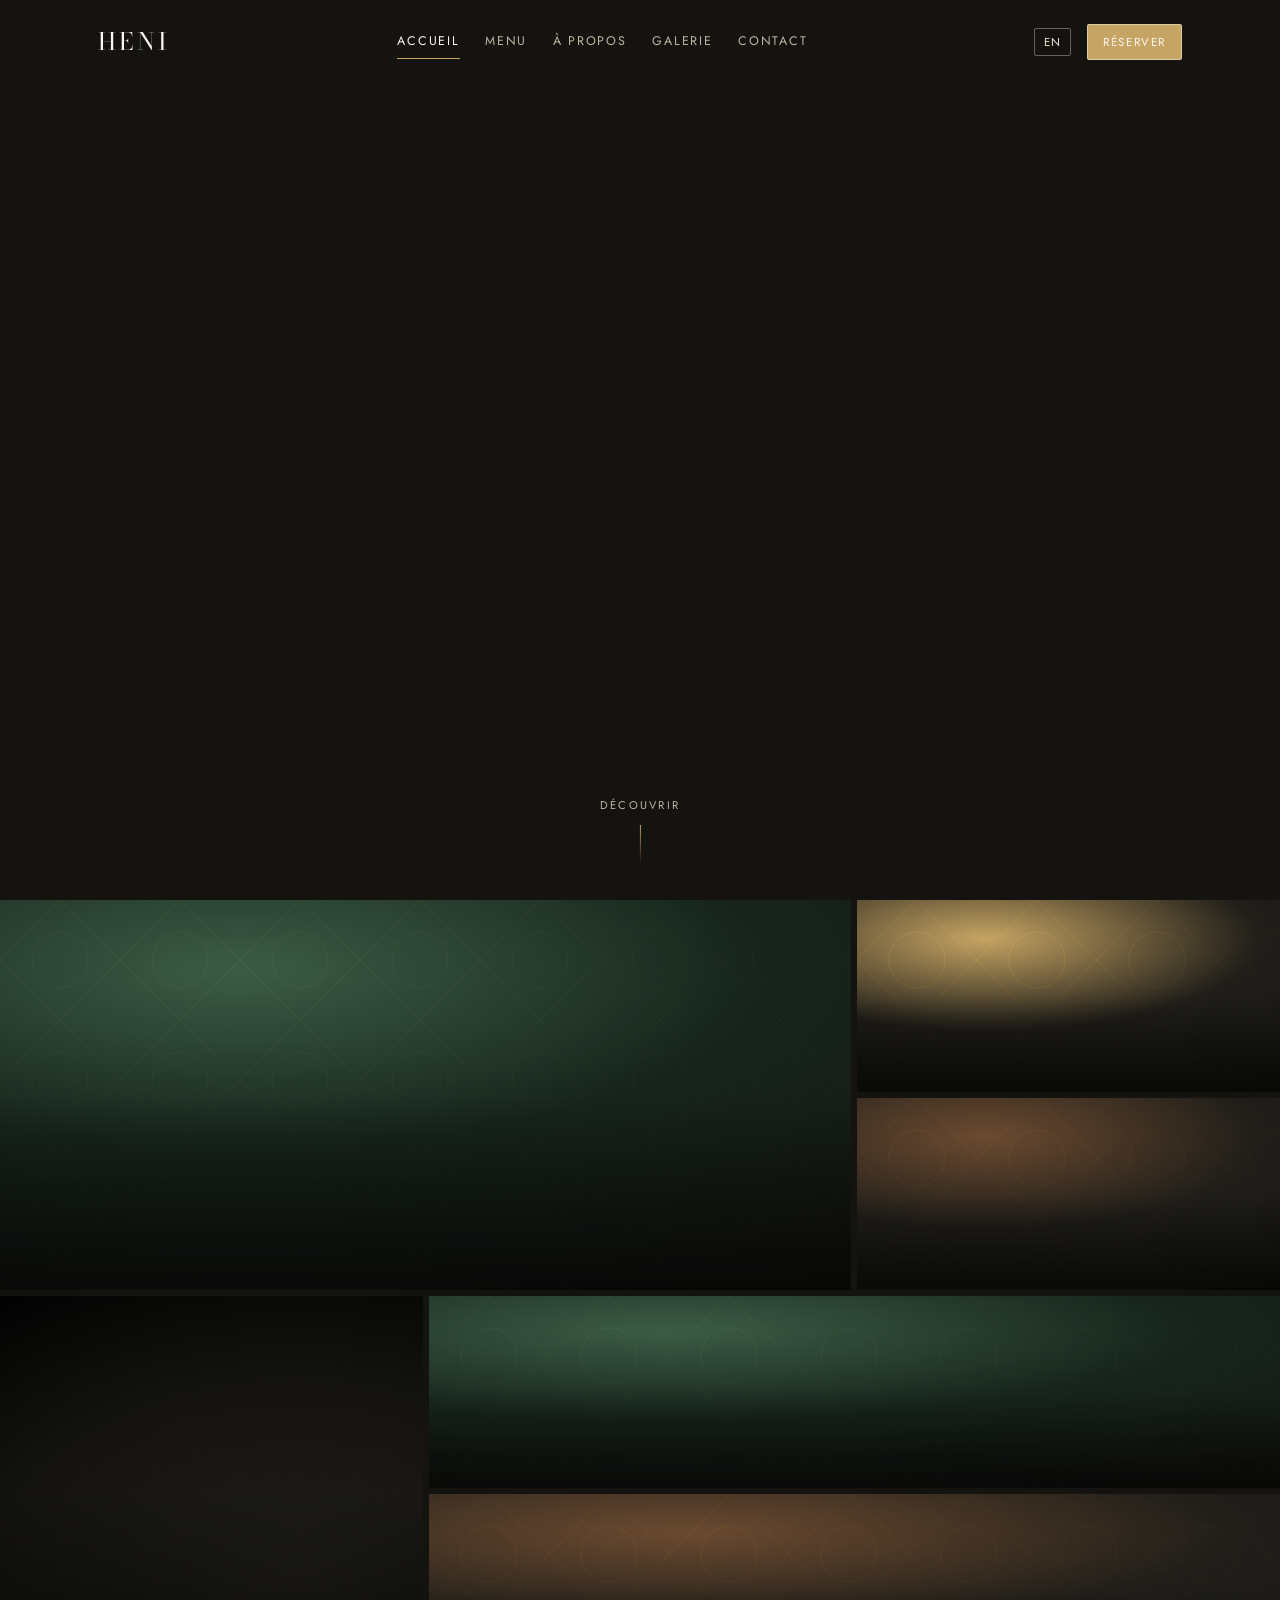
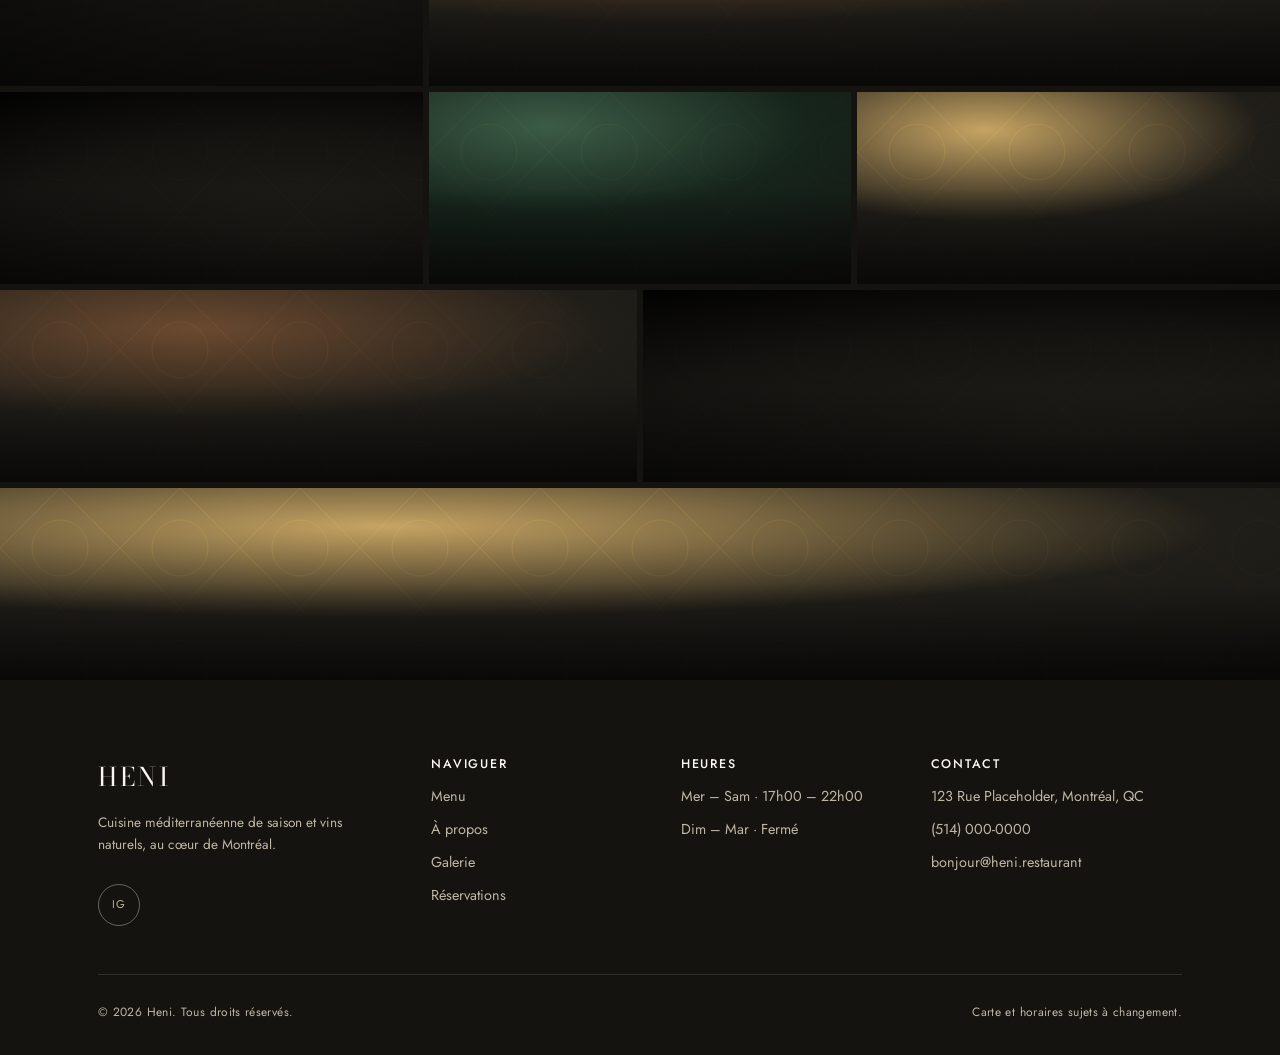
==== commit f1dae6cf: "Reduce the homepage to photography Strip the homepage to pictures. The hero loses its heading, tagli" ====
--- a/index.html
+++ b/index.html
@@ -33,144 +33,54 @@
   </header>
 
   <main>
-    <section class="hero">
+    <section class="hero hero--bare">
       <div class="hero-media">
         <img src="assets/img/hero.jpg" alt="Une longue table dressée chez Heni, fleurs et couverts, devant la banquette de velours et le mur de brique"
              data-alt-fr="Une longue table dressée chez Heni, fleurs et couverts, devant la banquette de velours et le mur de brique"
              data-alt-en="A long table set at Heni, flowers and place settings, against the velvet banquette and brick wall"
              fetchpriority="high" decoding="async" />
       </div>
-      <div class="hero-inner container">
-        <div class="badge-row">
-          <span class="badge"><strong>No. 83</strong> Canada's 100 Best</span>
-          <span class="badge"><span class="t-fr">Meilleurs nouveaux restos</span><span class="t-en">Best New Restaurants</span> — Air Canada</span>
-        </div>
-        <span class="eyebrow"><span class="t-fr">Montréal · Cuisine de saison</span><span class="t-en">Montreal · Seasonal Cooking</span></span>
-        <h1>Heni</h1>
-        <p class="hero-lede">
-          <span class="t-fr">Une table méditerranéenne portée par le pain au levain, la fermentation et le vin nature — ivres du vin de l'être aimé.</span>
-          <span class="t-en">A Mediterranean table built on naturally leavened bread, fermentation and natural wine — drunk on the wine of the beloved.</span>
-        </p>
-        <div class="hero-actions">
-          <a href="reservations.html" class="btn btn-primary"><span class="t-fr">Réserver une table</span><span class="t-en">Reserve a Table</span></a>
-          <a href="menu.html" class="btn btn-outline"><span class="t-fr">Voir le menu</span><span class="t-en">View the Menu</span></a>
-        </div>
-      </div>
-      <a href="#philosophy" class="hero-scroll" aria-label="Scroll">
+      <a href="#showcase" class="hero-scroll" aria-label="Scroll">
         <span class="t-fr">Découvrir</span><span class="t-en">Discover</span>
       </a>
     </section>
 
-    <section class="section" id="philosophy">
-      <div class="container split">
-        <div class="ph ph--ink" style="--ph-ratio: 4/5;">
-          <img src="assets/img/dough.jpg" alt="Le pétrissage du pain au levain"
-               data-alt-fr="Le pétrissage du pain au levain"
-               data-alt-en="Working the sourdough by hand"
-               loading="lazy" decoding="async" />
-          <span class="ph-tag">01</span>
-          <div class="ph-label">
-            <strong><span class="t-fr">Le pétrissage</span><span class="t-en">Working the dough</span></strong>
-          </div>
-        </div>
-        <div>
-          <span class="eyebrow"><span class="t-fr">Notre philosophie</span><span class="t-en">Our Philosophy</span></span>
-          <h2><span class="t-fr">Pain, fermentation, saison</span><span class="t-en">Bread, Fermentation, Season</span></h2>
-          <p>
-            <span class="t-fr">Chez Heni, la cuisine méditerranéenne rencontre les techniques du temps long : pain au levain, mouneh — nos conserves maison — et une carte qui suit les quatre saisons, printemps, été, automne, hiver. Chaque assiette raconte le même mot : &#x200E;هَنِيّ, jovial.</span>
-            <span class="t-en">At Heni, Mediterranean cooking meets slow technique: naturally leavened bread, mouneh — our house preserves — and a menu that follows the four seasons. Every plate carries the same word: &#x200E;هَنِيّ, jovial.</span>
-          </p>
-          <a href="about.html" class="btn btn-outline"><span class="t-fr">Notre histoire</span><span class="t-en">Our Story</span></a>
-        </div>
+    <section class="showcase" id="showcase">
+      <div class="ph ph--green c4 r2">
+        <img src="assets/img/dining-room.jpg" alt="La salle à manger" data-alt-fr="La salle à manger" data-alt-en="The dining room" loading="lazy" decoding="async" />
       </div>
-
-      <div class="container">
-        <div class="grid grid-3" style="margin-top: clamp(3rem, 6vw, 5rem);">
-          <div class="pillar">
-            <span class="eyebrow">01</span>
-            <h3><span class="t-fr">Pain</span><span class="t-en">Bread</span></h3>
-            <p class="menu-item-desc"><span class="t-fr">Levain maison, cuit chaque jour, au centre de la table.</span><span class="t-en">House sourdough, baked daily, at the center of the table.</span></p>
-          </div>
-          <div class="pillar">
-            <span class="eyebrow">02</span>
-            <h3><span class="t-fr">Mouneh</span><span class="t-en">Mouneh</span></h3>
-            <p class="menu-item-desc"><span class="t-fr">Conserves, marinades et ferments préparés en cuisine.</span><span class="t-en">Preserves, pickles and ferments prepared in-house.</span></p>
-          </div>
-          <div class="pillar">
-            <span class="eyebrow">03</span>
-            <h3><span class="t-fr">Vin nature</span><span class="t-en">Natural Wine</span></h3>
-            <p class="menu-item-desc"><span class="t-fr">Une carte vivante, en partenariat avec Sienna Wines.</span><span class="t-en">A living list, in partnership with Sienna Wines.</span></p>
-          </div>
-        </div>
+      <div class="ph ph--gold c2">
+        <img src="assets/img/bread.jpg" alt="Le pain du jour" data-alt-fr="Le pain du jour" data-alt-en="The bread of the day" loading="lazy" decoding="async" />
       </div>
-    </section>
-
-    <section class="section section--green">
-      <div class="container split">
-        <div>
-          <span class="eyebrow"><span class="t-fr">En partenariat avec Sienna Wines</span><span class="t-en">In Partnership with Sienna Wines</span></span>
-          <h2><span class="t-fr">Une carte de vins vivants</span><span class="t-en">A Living Wine List</span></h2>
-          <p>
-            <span class="t-fr">Des vins natures et de petits producteurs, choisis pour accompagner une cuisine qui change avec les saisons. Accords suggérés à chaque service.</span>
-            <span class="t-en">Natural wines from small producers, chosen to follow a menu that shifts with the seasons. Pairings suggested at every service.</span>
-          </p>
-          <a href="menu.html" class="btn btn-primary"><span class="t-fr">Voir la carte</span><span class="t-en">View the Menu</span></a>
-        </div>
-        <div class="ph ph--gold" style="--ph-ratio: 4/5;">
-          <img src="assets/img/wine-cellar.jpg" alt="La cave à vin de Heni"
-               data-alt-fr="La cave à vin de Heni"
-               data-alt-en="The Heni wine cellar"
-               loading="lazy" decoding="async" />
-          <span class="ph-tag">02</span>
-          <div class="ph-label">
-            <strong><span class="t-fr">Cave à vin</span><span class="t-en">The Wine Cellar</span></strong>
-          </div>
-        </div>
+      <div class="ph ph--wood c2">
+        <img src="assets/img/natural-wine.jpg" alt="Un verre de vin nature" data-alt-fr="Un verre de vin nature" data-alt-en="A glass of natural wine" loading="lazy" decoding="async" />
       </div>
-    </section>
-
-    <section class="section">
-      <div class="container">
-        <div class="section-head section-head--center">
-          <span class="eyebrow"><span class="t-fr">L'atmosphère</span><span class="t-en">The Atmosphere</span></span>
-          <h2><span class="t-fr">Un aperçu en images</span><span class="t-en">A Glimpse Inside</span></h2>
-        </div>
-        <div class="grid grid-4">
-          <div class="ph ph--green">
-            <img src="assets/img/dining-room.jpg" alt="La salle" data-alt-fr="La salle" data-alt-en="The dining room" loading="lazy" decoding="async" />
-            <div class="ph-label"><span class="t-fr">Salle</span><span class="t-en">Dining Room</span></div>
-          </div>
-          <div class="ph ph--ink">
-            <img src="assets/img/seasonal-plate.jpg" alt="Une assiette de saison" data-alt-fr="Une assiette de saison" data-alt-en="A seasonal plate" loading="lazy" decoding="async" />
-            <div class="ph-label"><span class="t-fr">Assiette de saison</span><span class="t-en">Seasonal Plate</span></div>
-          </div>
-          <div class="ph ph--wood">
-            <img src="assets/img/counter.jpg" alt="Le comptoir" data-alt-fr="Le comptoir" data-alt-en="The counter" loading="lazy" decoding="async" />
-            <div class="ph-label"><span class="t-fr">Comptoir</span><span class="t-en">The Counter</span></div>
-          </div>
-          <div class="ph ph--gold">
-            <img src="assets/img/detail.jpg" alt="Détail de la salle" data-alt-fr="Détail de la salle" data-alt-en="A detail of the room" loading="lazy" decoding="async" />
-            <div class="ph-label"><span class="t-fr">Détail</span><span class="t-en">Detail</span></div>
-          </div>
-        </div>
-        <div style="text-align:center; margin-top: 2.5rem;">
-          <a href="gallery.html" class="btn btn-outline"><span class="t-fr">Voir la galerie complète</span><span class="t-en">See Full Gallery</span></a>
-        </div>
+      <div class="ph ph--ink c2 r2">
+        <img src="assets/img/wine-cellar.jpg" alt="La cave à vin" data-alt-fr="La cave à vin" data-alt-en="The wine cellar" loading="lazy" decoding="async" />
       </div>
-    </section>
-
-    <section class="section section--dark">
-      <div class="container section-head--center">
-        <span class="eyebrow"><span class="t-fr">Nous rejoindre</span><span class="t-en">Join Us</span></span>
-        <h2><span class="t-fr">Réservez votre table</span><span class="t-en">Reserve Your Table</span></h2>
-        <p class="hero-lede" style="margin-inline:auto;">
-          <span class="t-fr">Places limitées, service en soirée du mercredi au samedi.</span>
-          <span class="t-en">Limited seating, evening service Wednesday through Saturday.</span>
-        </p>
-        <div class="hero-actions">
-          <a href="reservations.html" class="btn btn-primary"><span class="t-fr">Réserver</span><span class="t-en">Reserve</span></a>
-          <a href="contact.html" class="btn btn-outline"><span class="t-fr">Nous contacter</span><span class="t-en">Contact Us</span></a>
-        </div>
+      <div class="ph ph--green c4">
+        <img src="assets/img/kitchen.jpg" alt="En cuisine" data-alt-fr="En cuisine" data-alt-en="In the kitchen" loading="lazy" decoding="async" />
+      </div>
+      <div class="ph ph--wood c4">
+        <img src="assets/img/set-table.jpg" alt="Une table dressée" data-alt-fr="Une table dressée" data-alt-en="A set table" loading="lazy" decoding="async" />
+      </div>
+      <div class="ph ph--ink c2">
+        <img src="assets/img/counter.jpg" alt="Le comptoir" data-alt-fr="Le comptoir" data-alt-en="The counter" loading="lazy" decoding="async" />
+      </div>
+      <div class="ph ph--green c2">
+        <img src="assets/img/seasonal-plate.jpg" alt="Une assiette de saison" data-alt-fr="Une assiette de saison" data-alt-en="A seasonal plate" loading="lazy" decoding="async" />
+      </div>
+      <div class="ph ph--gold c2">
+        <img src="assets/img/dessert.jpg" alt="Le dessert" data-alt-fr="Le dessert" data-alt-en="Dessert" loading="lazy" decoding="async" />
+      </div>
+      <div class="ph ph--wood c3">
+        <img src="assets/img/mouneh-jars.jpg" alt="Bocaux de mouneh" data-alt-fr="Bocaux de mouneh" data-alt-en="Jars of mouneh" loading="lazy" decoding="async" />
+      </div>
+      <div class="ph ph--ink c3">
+        <img src="assets/img/dough.jpg" alt="Le pétrissage du pain au levain" data-alt-fr="Le pétrissage du pain au levain" data-alt-en="Working the sourdough by hand" loading="lazy" decoding="async" />
+      </div>
+      <div class="ph ph--gold c6">
+        <img src="assets/img/detail.jpg" alt="Détail de la salle" data-alt-fr="Détail de la salle" data-alt-en="A detail of the room" loading="lazy" decoding="async" />
       </div>
     </section>
   </main>
--- a/assets/css/style.css
+++ b/assets/css/style.css
@@ -412,6 +412,18 @@
     radial-gradient(90% 70% at 50% 45%, rgba(20, 19, 16, 0.15) 0%, rgba(20, 19, 16, 0.7) 100%);
 }
 
+/* Bare hero — the photograph carries the page, no type over it. Only a
+   soft gradient top and bottom so the nav and scroll cue stay readable. */
+.hero--bare .hero-media::after {
+  background: linear-gradient(
+    180deg,
+    rgba(20, 19, 16, 0.58) 0%,
+    rgba(20, 19, 16, 0) 26%,
+    rgba(20, 19, 16, 0) 68%,
+    rgba(20, 19, 16, 0.55) 100%
+  );
+}
+
 .hero-inner {
   position: relative;
   z-index: 2;
@@ -751,6 +763,30 @@
   font-size: 0.85rem;
   color: var(--color-text-muted);
 }
+
+/* ==========================================================================
+   Showcase — full-bleed photo mosaic, edge to edge, no container
+   ========================================================================== */
+
+.showcase {
+  display: grid;
+  grid-template-columns: repeat(6, 1fr);
+  grid-auto-rows: clamp(130px, 15vw, 260px);
+  gap: 6px;
+  background: var(--color-ink);
+}
+
+.showcase .ph {
+  aspect-ratio: auto;
+  height: 100%;
+  min-height: 0;
+}
+
+.c2 { grid-column: span 2; }
+.c3 { grid-column: span 3; }
+.c4 { grid-column: span 4; }
+.c6 { grid-column: span 6; }
+.r2 { grid-row: span 2; }
 
 /* ==========================================================================
    Gallery
@@ -1011,6 +1047,10 @@
 
   .gallery-grid { grid-template-columns: repeat(2, 1fr); grid-auto-rows: 200px; }
   .g-wide { grid-column: span 2; }
+
+  .showcase { grid-template-columns: repeat(2, 1fr); grid-auto-rows: 30vw; }
+  .showcase .c2, .showcase .c3 { grid-column: span 1; }
+  .showcase .c4, .showcase .c6 { grid-column: span 2; }
 }
 
 @media (max-width: 640px) {
@@ -1020,4 +1060,8 @@
   .menu-item { flex-direction: column; gap: 0.3rem; }
   .gallery-grid { grid-template-columns: 1fr; }
   .g-wide, .g-tall { grid-column: auto; grid-row: auto; }
-}
+
+  .showcase { grid-template-columns: 1fr; grid-auto-rows: 62vw; }
+  .showcase .c2, .showcase .c3, .showcase .c4, .showcase .c6 { grid-column: span 1; }
+  .showcase .r2 { grid-row: span 1; }
+}
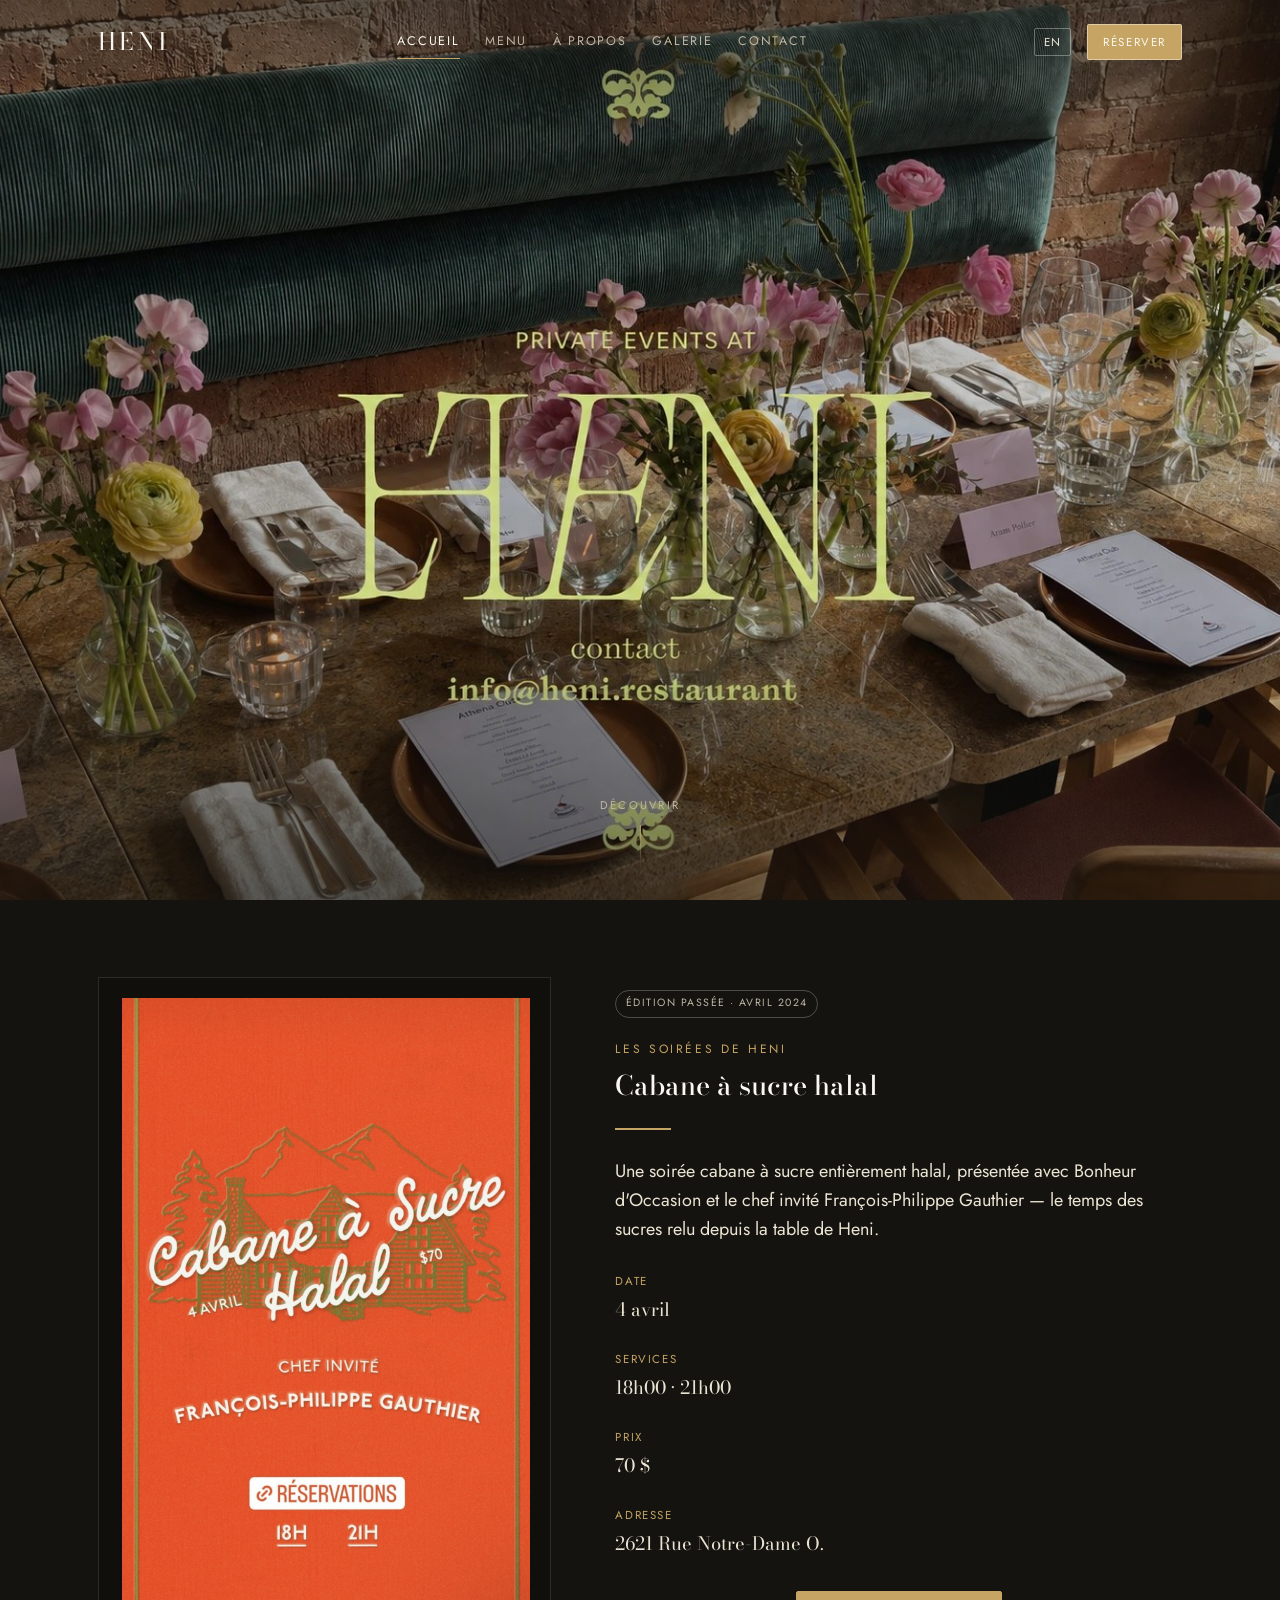
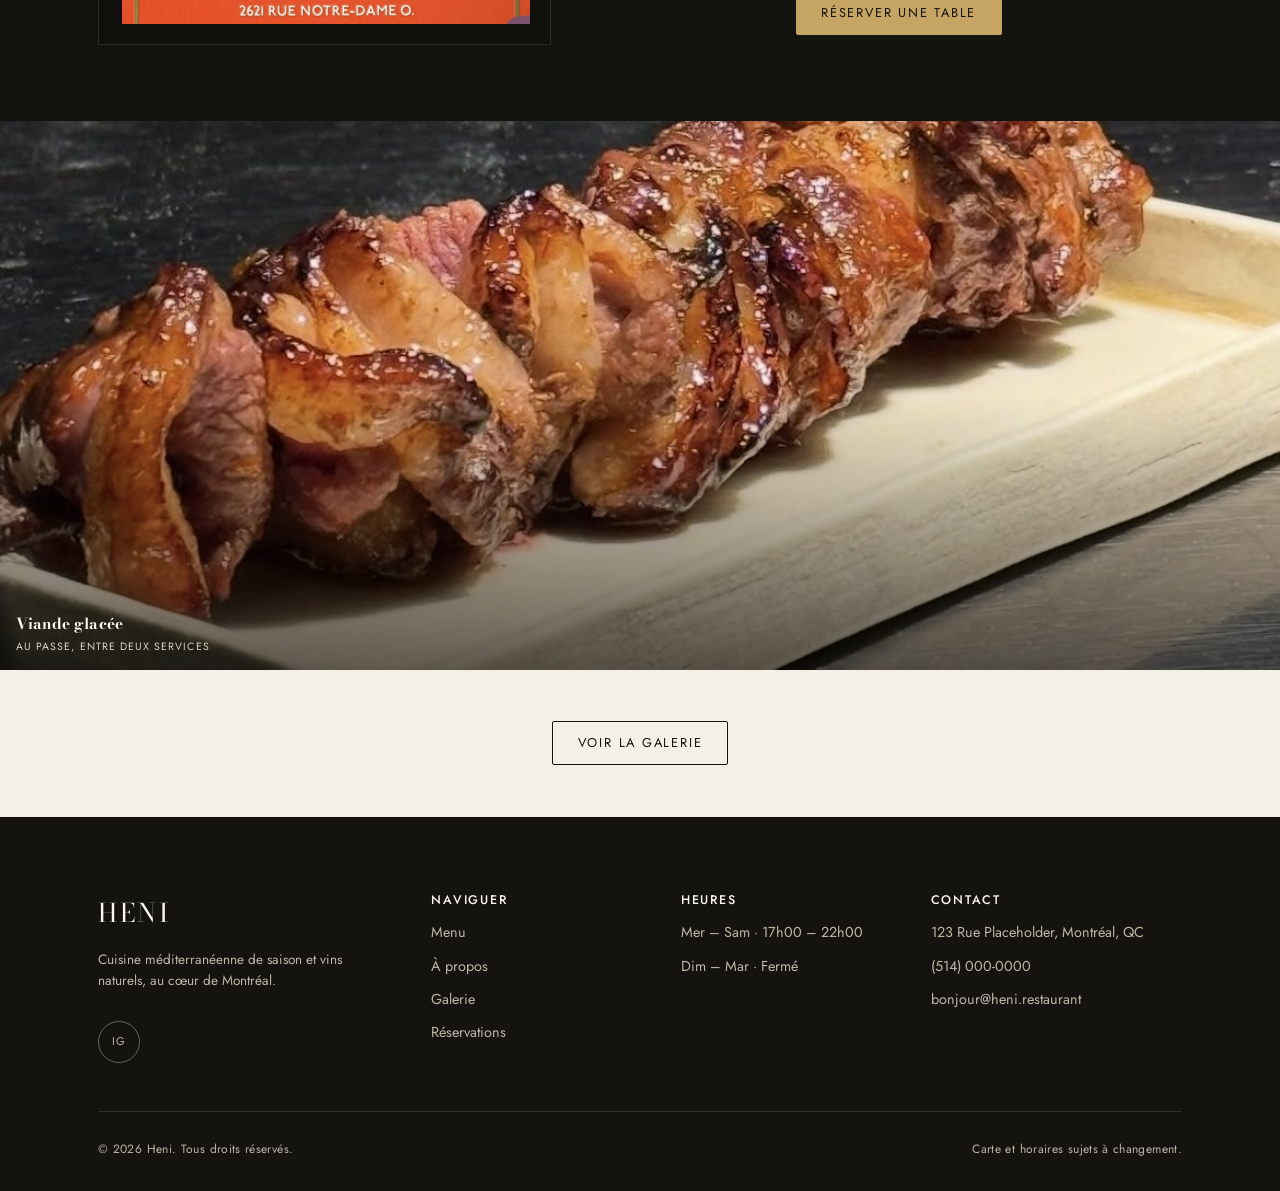
==== commit 29379b0e: "Build the homepage around the two real photographs Replace the twelve-tile mosaic, which had one pho" ====
--- a/index.html
+++ b/index.html
@@ -40,47 +40,73 @@
              data-alt-en="A long table set at Heni, flowers and place settings, against the velvet banquette and brick wall"
              fetchpriority="high" decoding="async" />
       </div>
-      <a href="#showcase" class="hero-scroll" aria-label="Scroll">
+      <a href="#evenement" class="hero-scroll" aria-label="Scroll">
         <span class="t-fr">Découvrir</span><span class="t-en">Discover</span>
       </a>
     </section>
 
-    <section class="showcase" id="showcase">
-      <div class="ph ph--green c4 r2">
-        <img src="assets/img/dining-room.jpg" alt="La salle à manger" data-alt-fr="La salle à manger" data-alt-en="The dining room" loading="lazy" decoding="async" />
+    <section class="section section--dark" id="evenement">
+      <div class="container event-inner">
+        <div class="event-poster">
+          <img src="assets/img/event-cabane-a-sucre.jpg"
+               alt="Affiche : Cabane à sucre halal, chef invité François-Philippe Gauthier"
+               data-alt-fr="Affiche : Cabane à sucre halal, chef invité François-Philippe Gauthier"
+               data-alt-en="Poster: Halal sugar shack dinner, guest chef François-Philippe Gauthier"
+               loading="lazy" decoding="async" />
+        </div>
+        <div class="event-meta">
+          <span class="event-past">
+            <span class="t-fr">Édition passée · avril 2024</span><span class="t-en">Past edition · April 2024</span>
+          </span>
+          <span class="eyebrow"><span class="t-fr">Les soirées de Heni</span><span class="t-en">Evenings at Heni</span></span>
+          <h2><span class="t-fr">Cabane à sucre halal</span><span class="t-en">Halal Sugar Shack</span></h2>
+          <hr class="divider" />
+          <p>
+            <span class="t-fr">Une soirée cabane à sucre entièrement halal, présentée avec Bonheur d'Occasion et le chef invité François-Philippe Gauthier — le temps des sucres relu depuis la table de Heni.</span>
+            <span class="t-en">A fully halal sugar shack evening, presented with Bonheur d'Occasion and guest chef François-Philippe Gauthier — Quebec's sugaring season read from Heni's table.</span>
+          </p>
+          <dl class="info-list">
+            <div>
+              <dt><span class="t-fr">Date</span><span class="t-en">Date</span></dt>
+              <dd><span class="t-fr">4 avril</span><span class="t-en">4 April</span></dd>
+            </div>
+            <div>
+              <dt><span class="t-fr">Services</span><span class="t-en">Seatings</span></dt>
+              <dd>18h00 · 21h00</dd>
+            </div>
+            <div>
+              <dt><span class="t-fr">Prix</span><span class="t-en">Price</span></dt>
+              <dd>70&nbsp;$</dd>
+            </div>
+            <div>
+              <dt><span class="t-fr">Adresse</span><span class="t-en">Address</span></dt>
+              <dd>2621 Rue Notre-Dame O.</dd>
+            </div>
+          </dl>
+          <div class="hero-actions" style="margin-top:2rem;">
+            <a href="reservations.html" class="btn btn-primary"><span class="t-fr">Réserver une table</span><span class="t-en">Reserve a Table</span></a>
+          </div>
+        </div>
       </div>
-      <div class="ph ph--gold c2">
-        <img src="assets/img/bread.jpg" alt="Le pain du jour" data-alt-fr="Le pain du jour" data-alt-en="The bread of the day" loading="lazy" decoding="async" />
+    </section>
+
+    <section class="band">
+      <div class="ph ph--ink">
+        <img src="assets/img/seasonal-plate.jpg"
+             alt="Une viande glacée, tranchée et dressée sur une assiette en céramique claire"
+             data-alt-fr="Une viande glacée, tranchée et dressée sur une assiette en céramique claire"
+             data-alt-en="Glazed meat, sliced and plated on a pale ceramic dish"
+             loading="lazy" decoding="async" />
+        <div class="ph-label">
+          <strong><span class="t-fr">Viande glacée</span><span class="t-en">Glazed Meat</span></strong>
+          <span class="t-fr">Au passe, entre deux services</span><span class="t-en">At the pass, between services</span>
+        </div>
       </div>
-      <div class="ph ph--wood c2">
-        <img src="assets/img/natural-wine.jpg" alt="Un verre de vin nature" data-alt-fr="Un verre de vin nature" data-alt-en="A glass of natural wine" loading="lazy" decoding="async" />
-      </div>
-      <div class="ph ph--ink c2 r2">
-        <img src="assets/img/wine-cellar.jpg" alt="La cave à vin" data-alt-fr="La cave à vin" data-alt-en="The wine cellar" loading="lazy" decoding="async" />
-      </div>
-      <div class="ph ph--green c4">
-        <img src="assets/img/kitchen.jpg" alt="En cuisine" data-alt-fr="En cuisine" data-alt-en="In the kitchen" loading="lazy" decoding="async" />
-      </div>
-      <div class="ph ph--wood c4">
-        <img src="assets/img/set-table.jpg" alt="Une table dressée" data-alt-fr="Une table dressée" data-alt-en="A set table" loading="lazy" decoding="async" />
-      </div>
-      <div class="ph ph--ink c2">
-        <img src="assets/img/counter.jpg" alt="Le comptoir" data-alt-fr="Le comptoir" data-alt-en="The counter" loading="lazy" decoding="async" />
-      </div>
-      <div class="ph ph--green c2">
-        <img src="assets/img/seasonal-plate.jpg" alt="Une assiette de saison" data-alt-fr="Une assiette de saison" data-alt-en="A seasonal plate" loading="lazy" decoding="async" />
-      </div>
-      <div class="ph ph--gold c2">
-        <img src="assets/img/dessert.jpg" alt="Le dessert" data-alt-fr="Le dessert" data-alt-en="Dessert" loading="lazy" decoding="async" />
-      </div>
-      <div class="ph ph--wood c3">
-        <img src="assets/img/mouneh-jars.jpg" alt="Bocaux de mouneh" data-alt-fr="Bocaux de mouneh" data-alt-en="Jars of mouneh" loading="lazy" decoding="async" />
-      </div>
-      <div class="ph ph--ink c3">
-        <img src="assets/img/dough.jpg" alt="Le pétrissage du pain au levain" data-alt-fr="Le pétrissage du pain au levain" data-alt-en="Working the sourdough by hand" loading="lazy" decoding="async" />
-      </div>
-      <div class="ph ph--gold c6">
-        <img src="assets/img/detail.jpg" alt="Détail de la salle" data-alt-fr="Détail de la salle" data-alt-en="A detail of the room" loading="lazy" decoding="async" />
+    </section>
+
+    <section class="section section--tight">
+      <div class="container section-head--center" style="margin-bottom:0;">
+        <a href="gallery.html" class="btn btn-outline"><span class="t-fr">Voir la galerie</span><span class="t-en">See the Gallery</span></a>
       </div>
     </section>
   </main>
--- a/assets/css/style.css
+++ b/assets/css/style.css
@@ -765,6 +765,70 @@
 }
 
 /* ==========================================================================
+   Event feature — a poster is a graphic, not a photograph, so it is shown
+   whole (contain) rather than cropped to fill a tile
+   ========================================================================== */
+
+.event-inner {
+  display: grid;
+  grid-template-columns: minmax(0, 0.8fr) 1fr;
+  gap: clamp(2rem, 5vw, 4.5rem);
+  align-items: center;
+}
+
+.event-poster {
+  position: relative;
+  background: #100f0c;
+  border: 1px solid rgba(250, 245, 234, 0.12);
+  padding: clamp(0.75rem, 2vw, 1.25rem);
+}
+
+.event-poster img {
+  width: 100%;
+  height: auto;
+  max-height: 70vh;
+  object-fit: contain;
+  margin-inline: auto;
+  opacity: 0;
+  transition: opacity var(--ease) 0.7s;
+}
+
+.event-poster img.is-loaded {
+  opacity: 1;
+}
+
+.event-meta .info-list {
+  margin-top: 1.8rem;
+}
+
+.event-past {
+  display: inline-flex;
+  align-items: center;
+  gap: 0.5em;
+  margin-bottom: 1.4rem;
+  padding: 0.4em 0.9em;
+  font-size: 0.66rem;
+  letter-spacing: 0.14em;
+  text-transform: uppercase;
+  color: var(--color-text-on-dark-muted);
+  border: 1px solid rgba(250, 245, 234, 0.25);
+  border-radius: 999px;
+}
+
+/* ==========================================================================
+   Full-bleed photo band
+   ========================================================================== */
+
+.band {
+  --ph-ratio: 21 / 9;
+}
+
+.band .ph {
+  aspect-ratio: var(--ph-ratio);
+  min-height: 320px;
+}
+
+/* ==========================================================================
    Showcase — full-bleed photo mosaic, edge to edge, no container
    ========================================================================== */
 
@@ -1048,6 +1112,9 @@
   .gallery-grid { grid-template-columns: repeat(2, 1fr); grid-auto-rows: 200px; }
   .g-wide { grid-column: span 2; }
 
+  .event-inner { grid-template-columns: 1fr; }
+  .event-poster img { max-height: 60vh; }
+
   .showcase { grid-template-columns: repeat(2, 1fr); grid-auto-rows: 30vw; }
   .showcase .c2, .showcase .c3 { grid-column: span 1; }
   .showcase .c4, .showcase .c6 { grid-column: span 2; }
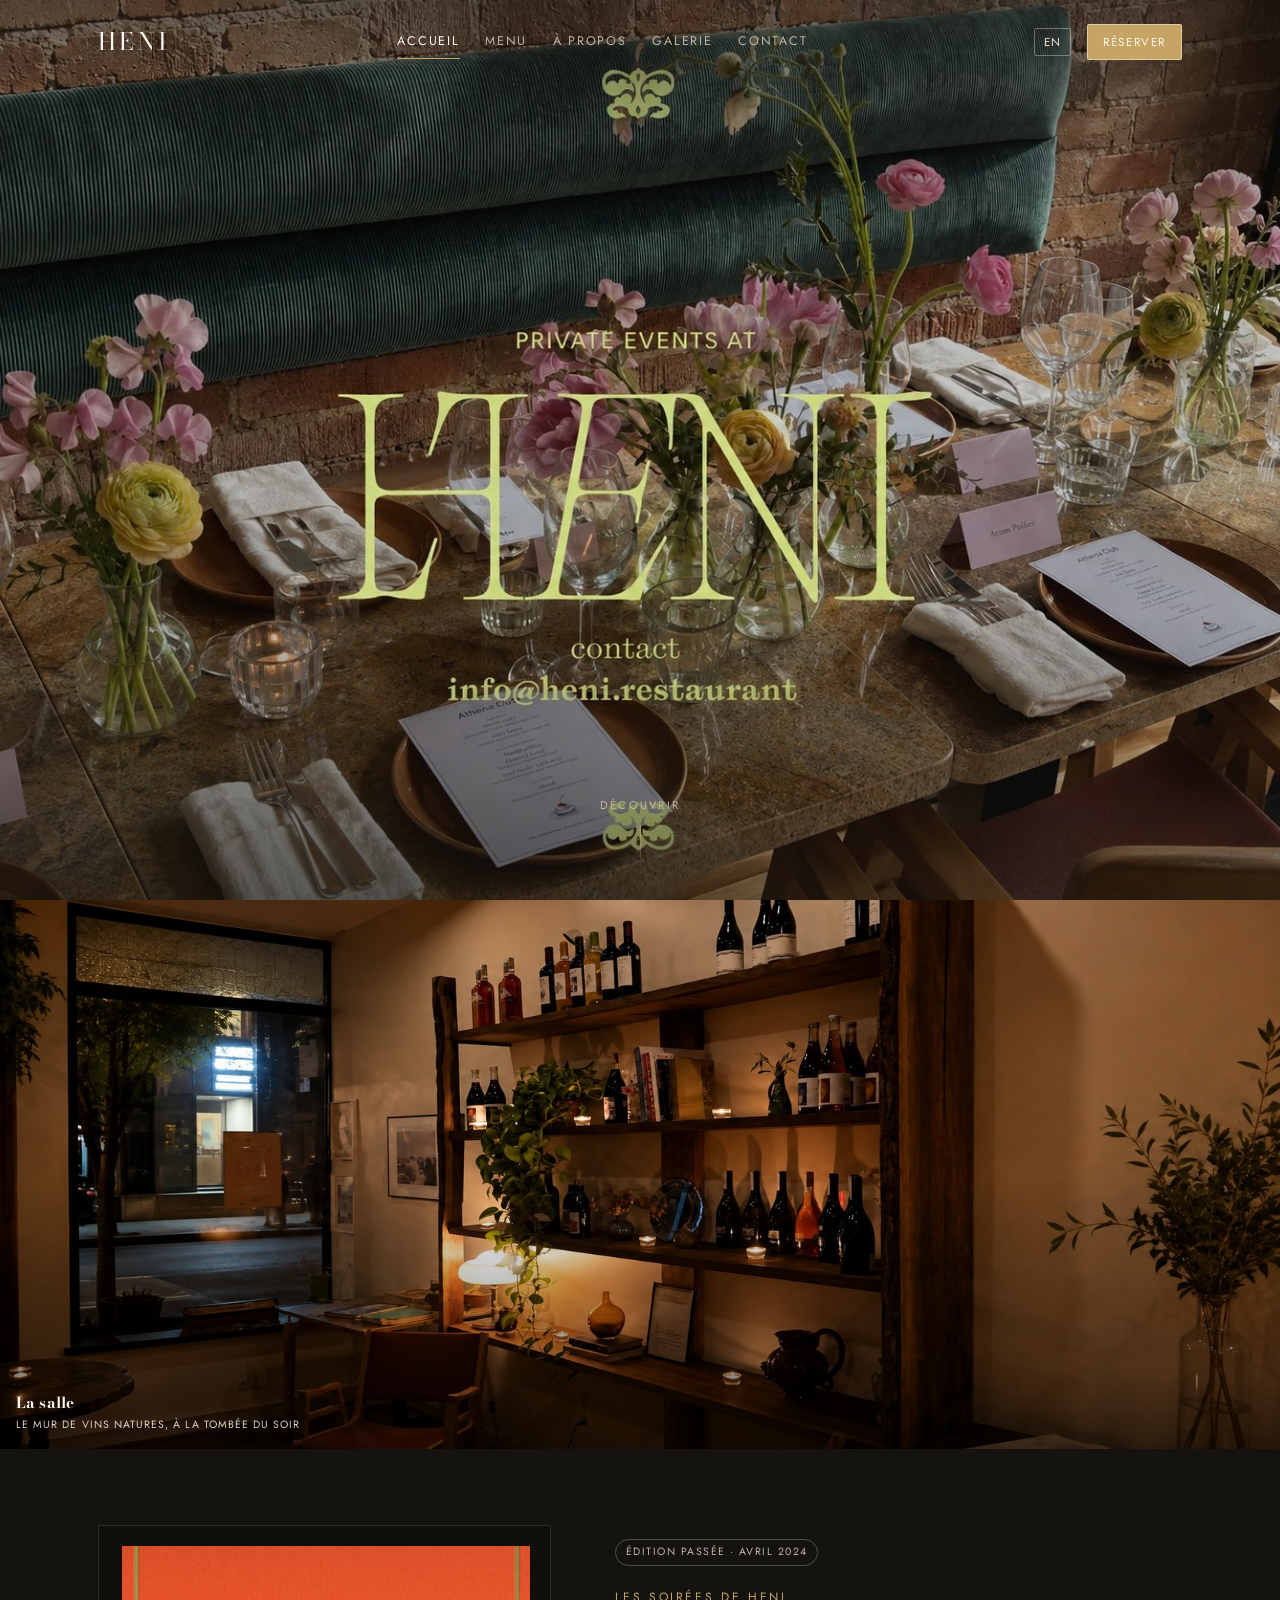
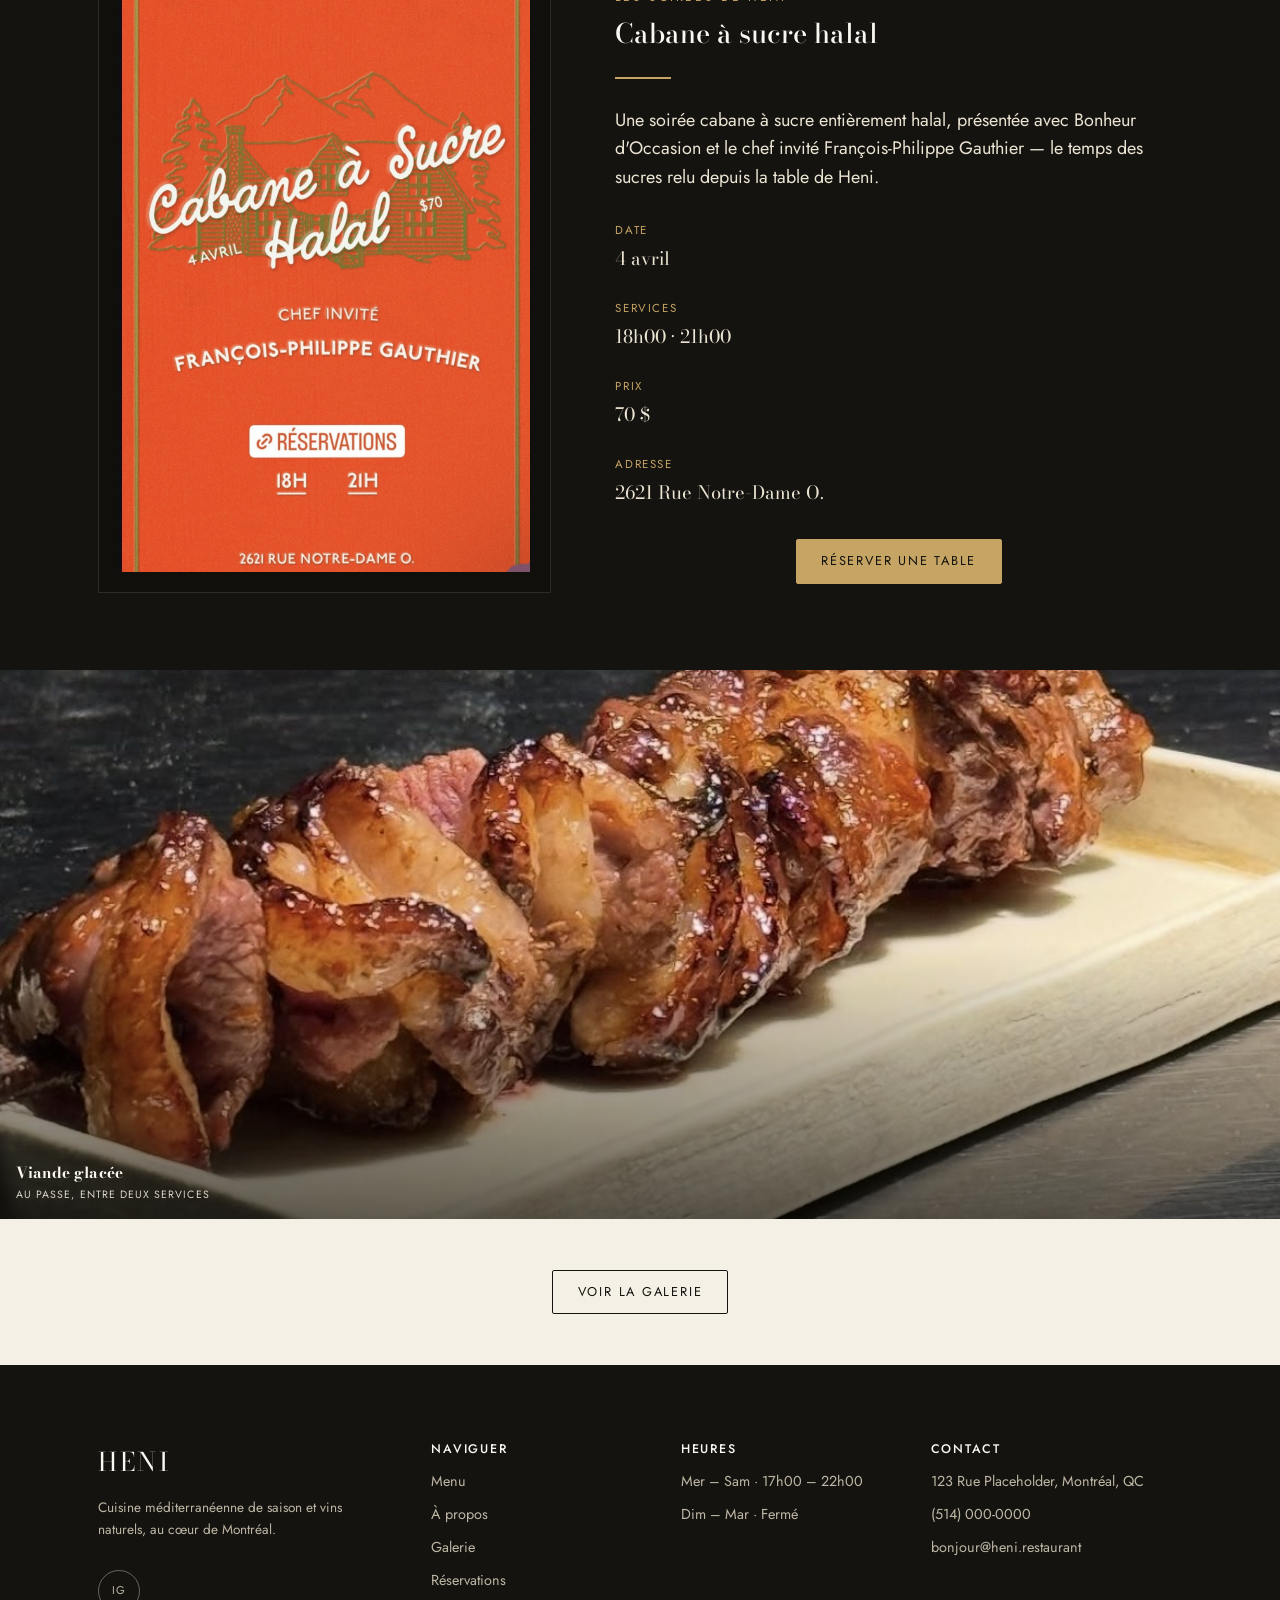
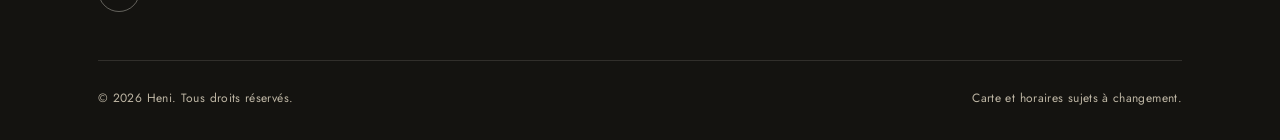
==== commit 0b8435c1: "Add the room photograph to the homepage and gallery The dining room at nightfall, with the natural w" ====
--- a/index.html
+++ b/index.html
@@ -43,6 +43,20 @@
       <a href="#evenement" class="hero-scroll" aria-label="Scroll">
         <span class="t-fr">Découvrir</span><span class="t-en">Discover</span>
       </a>
+    </section>
+
+    <section class="band">
+      <div class="ph ph--green">
+        <img src="assets/img/dining-room.jpg"
+             alt="La salle à la tombée du soir : étagère de vins natures, lampe allumée et fenêtre donnant sur la rue"
+             data-alt-fr="La salle à la tombée du soir : étagère de vins natures, lampe allumée et fenêtre donnant sur la rue"
+             data-alt-en="The room at nightfall: a shelf of natural wines, a lit lamp and the window onto the street"
+             loading="lazy" decoding="async" />
+        <div class="ph-label">
+          <strong><span class="t-fr">La salle</span><span class="t-en">The Room</span></strong>
+          <span class="t-fr">Le mur de vins natures, à la tombée du soir</span><span class="t-en">The natural wine wall, at nightfall</span>
+        </div>
+      </div>
     </section>
 
     <section class="section section--dark" id="evenement">
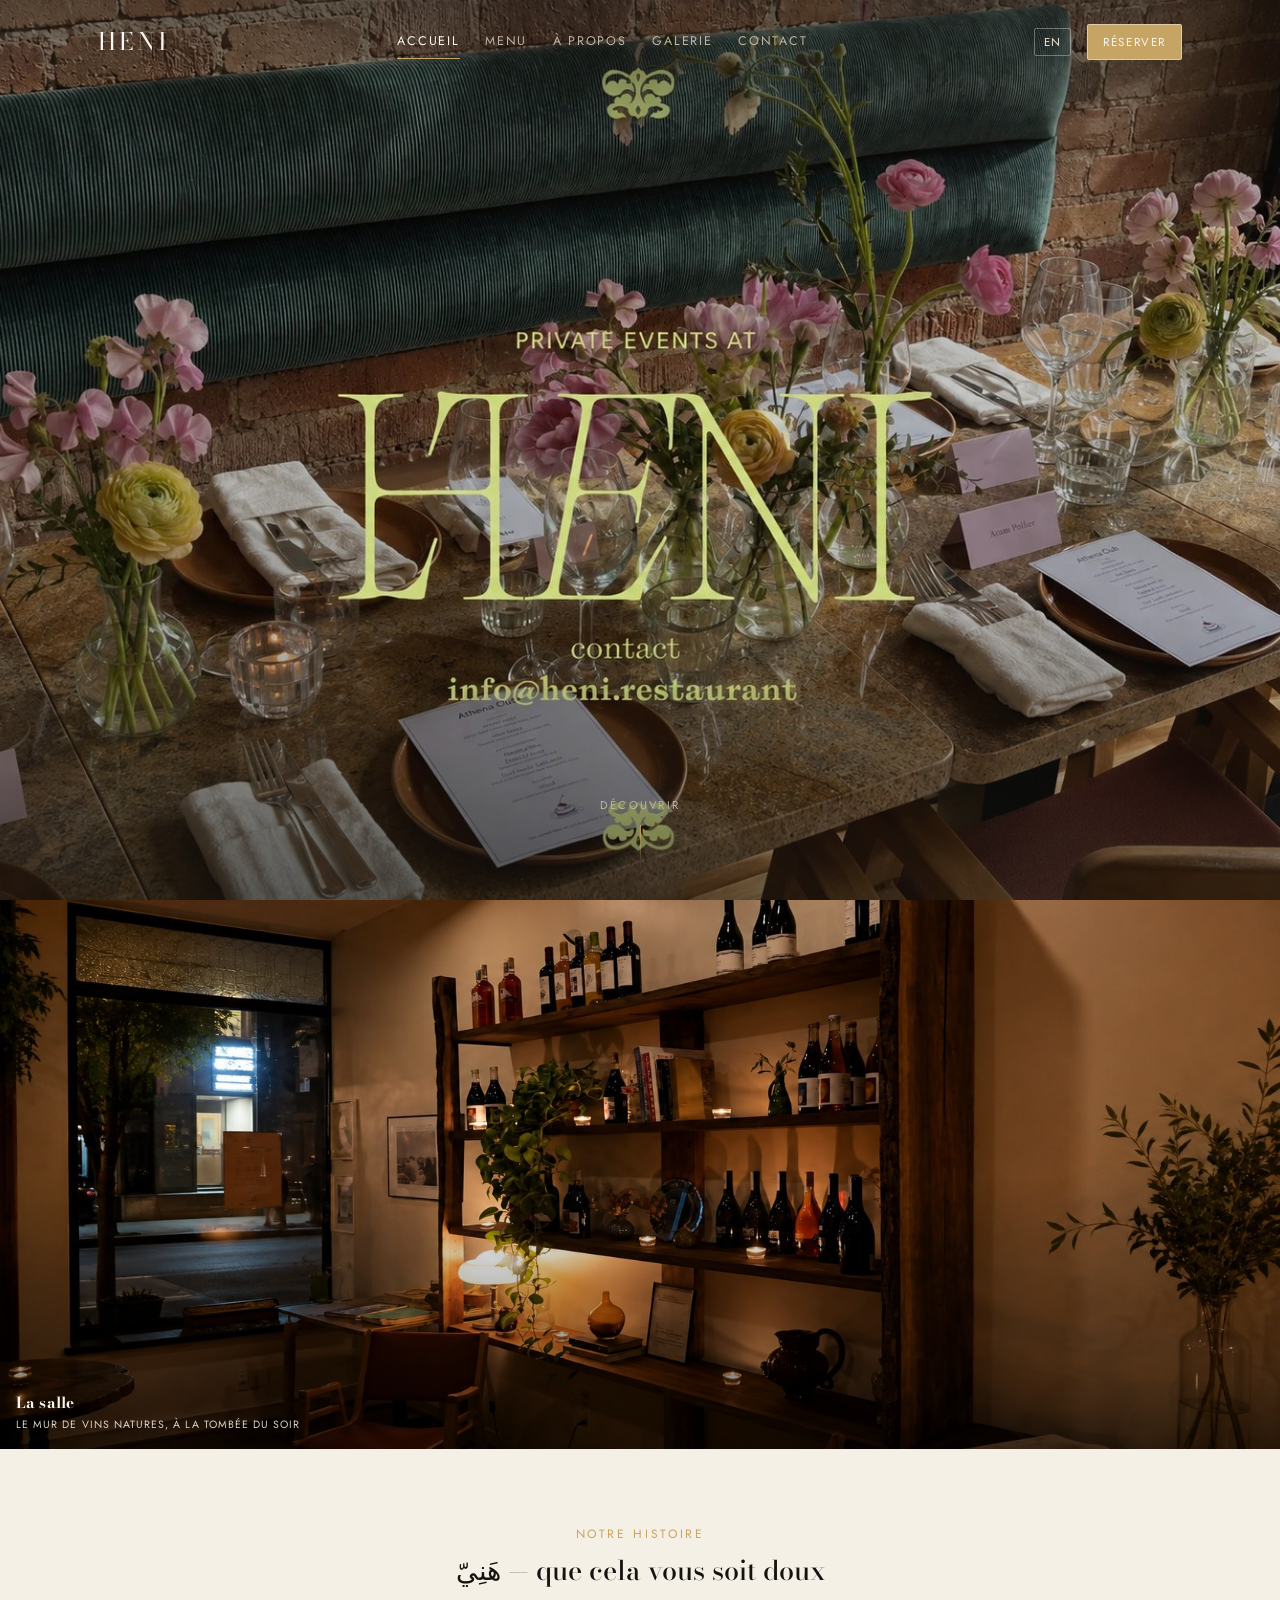
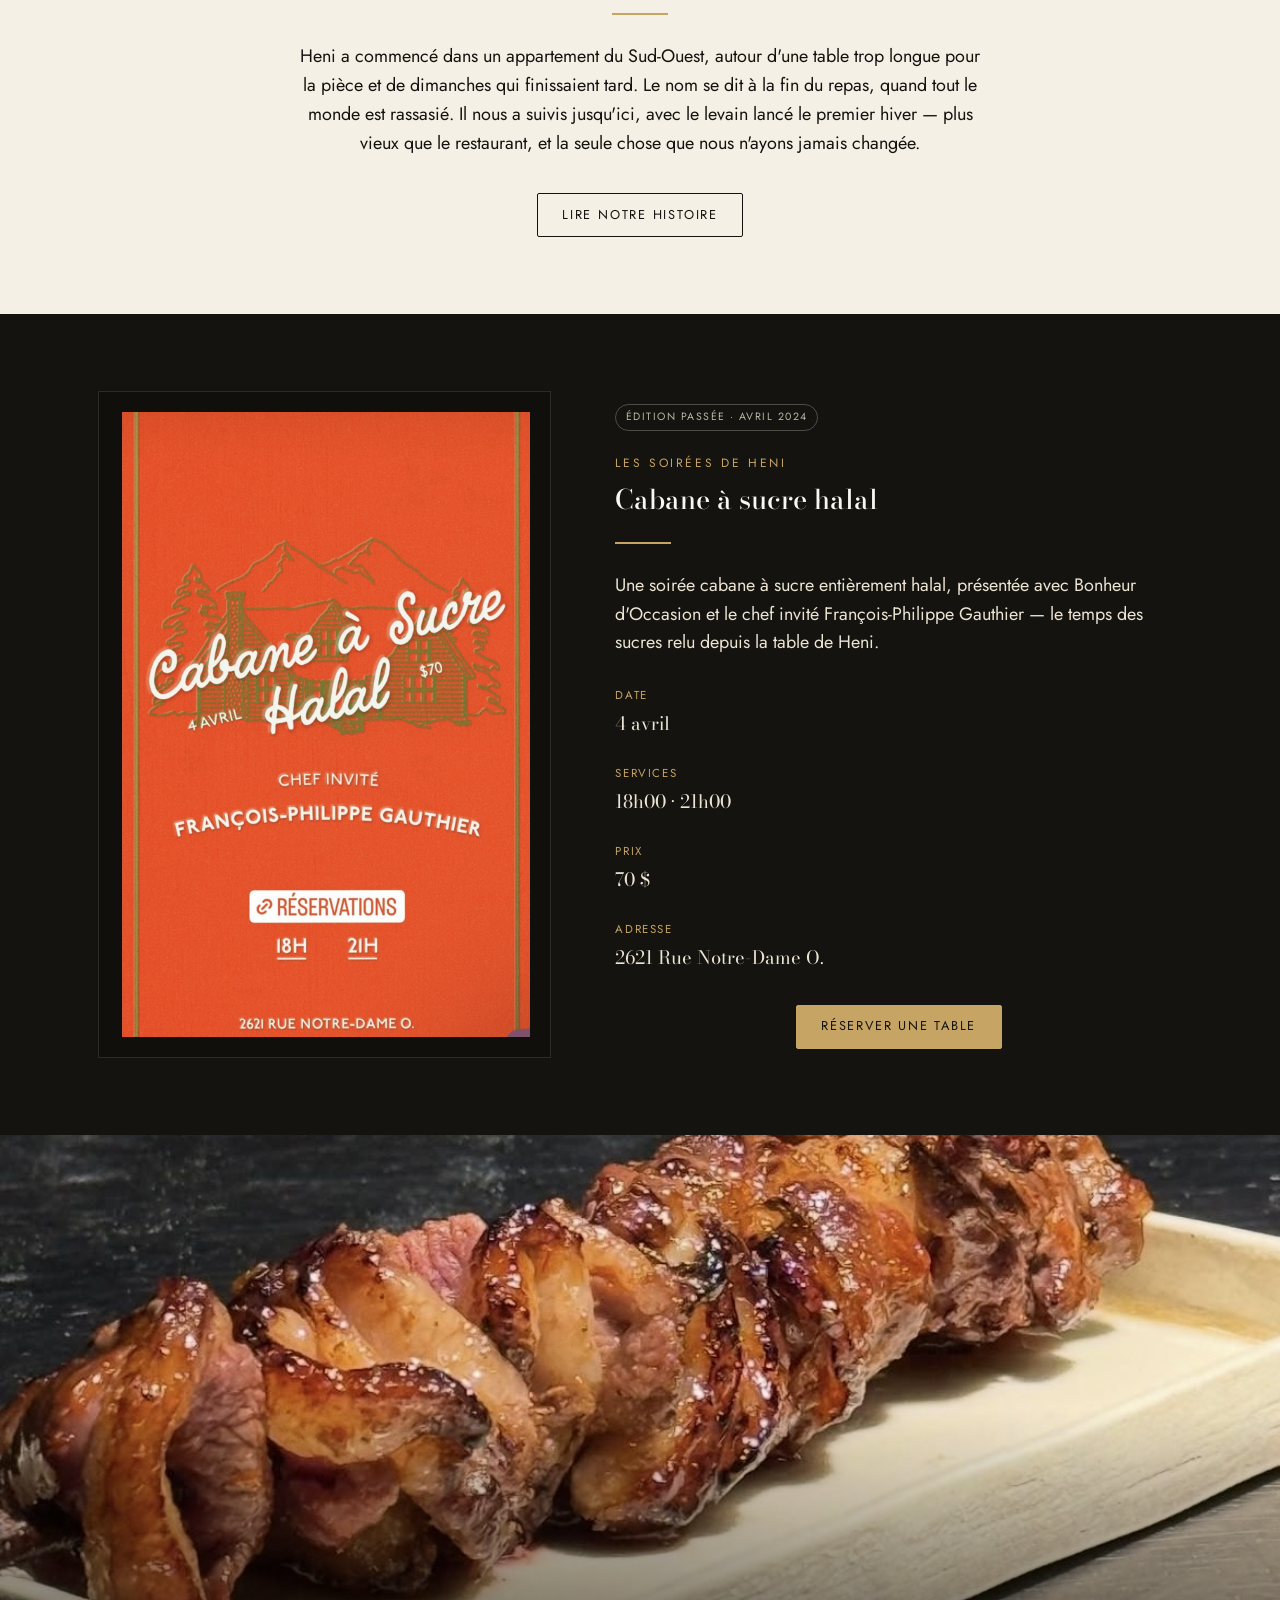
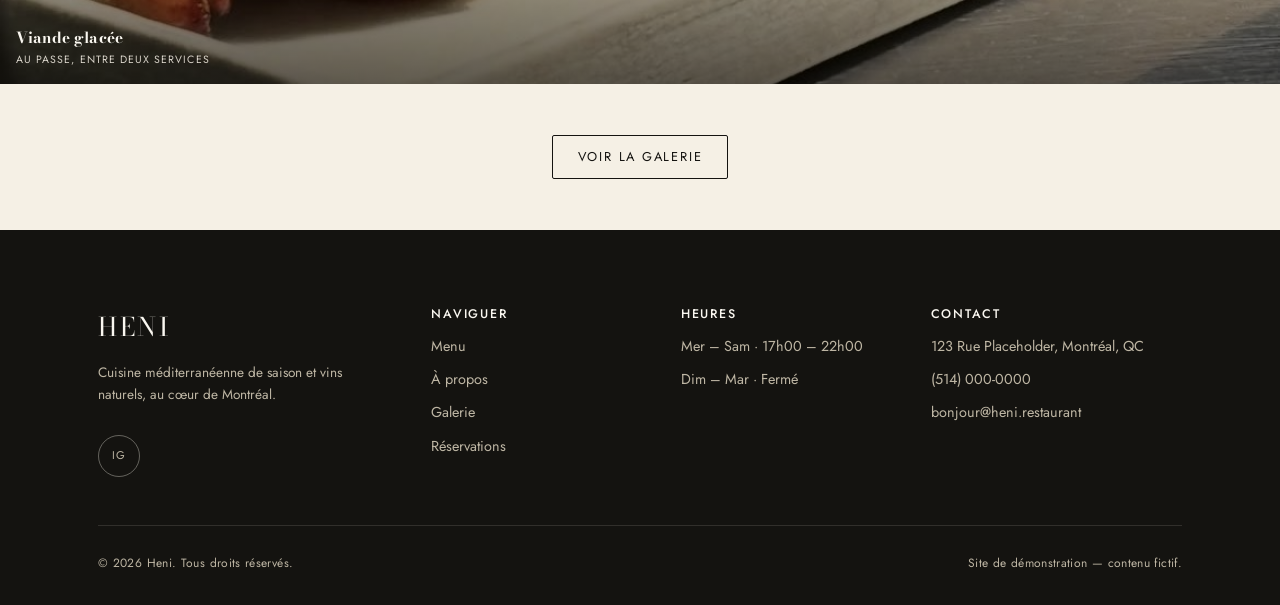
==== commit 91ed2f44: "Write the restaurant's story and mark the site as a demonstration Add invented brand copy for the de" ====
--- a/index.html
+++ b/index.html
@@ -55,6 +55,24 @@
         <div class="ph-label">
           <strong><span class="t-fr">La salle</span><span class="t-en">The Room</span></strong>
           <span class="t-fr">Le mur de vins natures, à la tombée du soir</span><span class="t-en">The natural wine wall, at nightfall</span>
+        </div>
+      </div>
+    </section>
+
+    <section class="section">
+      <div class="container section-head--center" style="max-width:none;">
+        <span class="eyebrow"><span class="t-fr">Notre histoire</span><span class="t-en">Our Story</span></span>
+        <h2 style="max-width:22ch; margin-inline:auto;">
+          <span class="t-fr">&#x200E;هَنِيّ — que cela vous soit doux</span>
+          <span class="t-en">&#x200E;هَنِيّ — may it sit sweetly with you</span>
+        </h2>
+        <hr class="divider divider--center" />
+        <p style="max-width:62ch; margin-inline:auto;">
+          <span class="t-fr">Heni a commencé dans un appartement du Sud-Ouest, autour d'une table trop longue pour la pièce et de dimanches qui finissaient tard. Le nom se dit à la fin du repas, quand tout le monde est rassasié. Il nous a suivis jusqu'ici, avec le levain lancé le premier hiver — plus vieux que le restaurant, et la seule chose que nous n'ayons jamais changée.</span>
+          <span class="t-en">Heni began in an apartment in the Sud-Ouest, around a table too long for the room and Sundays that ended late. The name is said at the end of a meal, once everyone has had enough. It followed us here, along with the levain started that first winter — older than the restaurant, and the one thing we have never changed.</span>
+        </p>
+        <div class="hero-actions" style="justify-content:center;">
+          <a href="about.html" class="btn btn-outline"><span class="t-fr">Lire notre histoire</span><span class="t-en">Read Our Story</span></a>
         </div>
       </div>
     </section>
@@ -165,7 +183,7 @@
       </div>
       <div class="footer-bottom">
         <span>&copy; <span id="footer-year"></span> Heni. <span class="t-fr">Tous droits réservés.</span><span class="t-en">All rights reserved.</span></span>
-        <span><span class="t-fr">Carte et horaires sujets à changement.</span><span class="t-en">Menu and hours subject to change.</span></span>
+        <span><span class="t-fr">Site de démonstration — contenu fictif.</span><span class="t-en">Demonstration site — fictional content.</span></span>
       </div>
     </div>
   </footer>
--- a/assets/css/style.css
+++ b/assets/css/style.css
@@ -765,6 +765,59 @@
 }
 
 /* ==========================================================================
+   Timeline
+   ========================================================================== */
+
+.timeline {
+  max-width: 780px;
+  margin-inline: auto;
+}
+
+.timeline-item {
+  display: grid;
+  grid-template-columns: 7.5rem 1fr;
+  gap: clamp(1rem, 3vw, 2.5rem);
+  padding-block: clamp(1.4rem, 2.5vw, 2rem);
+  border-top: 1px solid var(--color-border);
+}
+
+.timeline-item:last-child {
+  border-bottom: 1px solid var(--color-border);
+}
+
+.section--dark .timeline-item,
+.section--green .timeline-item {
+  border-color: rgba(250, 245, 234, 0.14);
+}
+
+.timeline-year {
+  font-family: var(--font-display);
+  font-size: 1.4rem;
+  color: var(--color-gold);
+  line-height: 1.2;
+}
+
+.timeline-body h3 {
+  font-size: var(--step-1);
+  margin-bottom: 0.35em;
+}
+
+.timeline-body p {
+  margin: 0;
+  font-size: 0.92rem;
+  color: var(--color-text-muted);
+}
+
+.section--dark .timeline-body p,
+.section--green .timeline-body p {
+  color: var(--color-text-on-dark-muted);
+}
+
+@media (max-width: 640px) {
+  .timeline-item { grid-template-columns: 1fr; gap: 0.35rem; }
+}
+
+/* ==========================================================================
    Event feature — a poster is a graphic, not a photograph, so it is shown
    whole (contain) rather than cropped to fill a tile
    ========================================================================== */
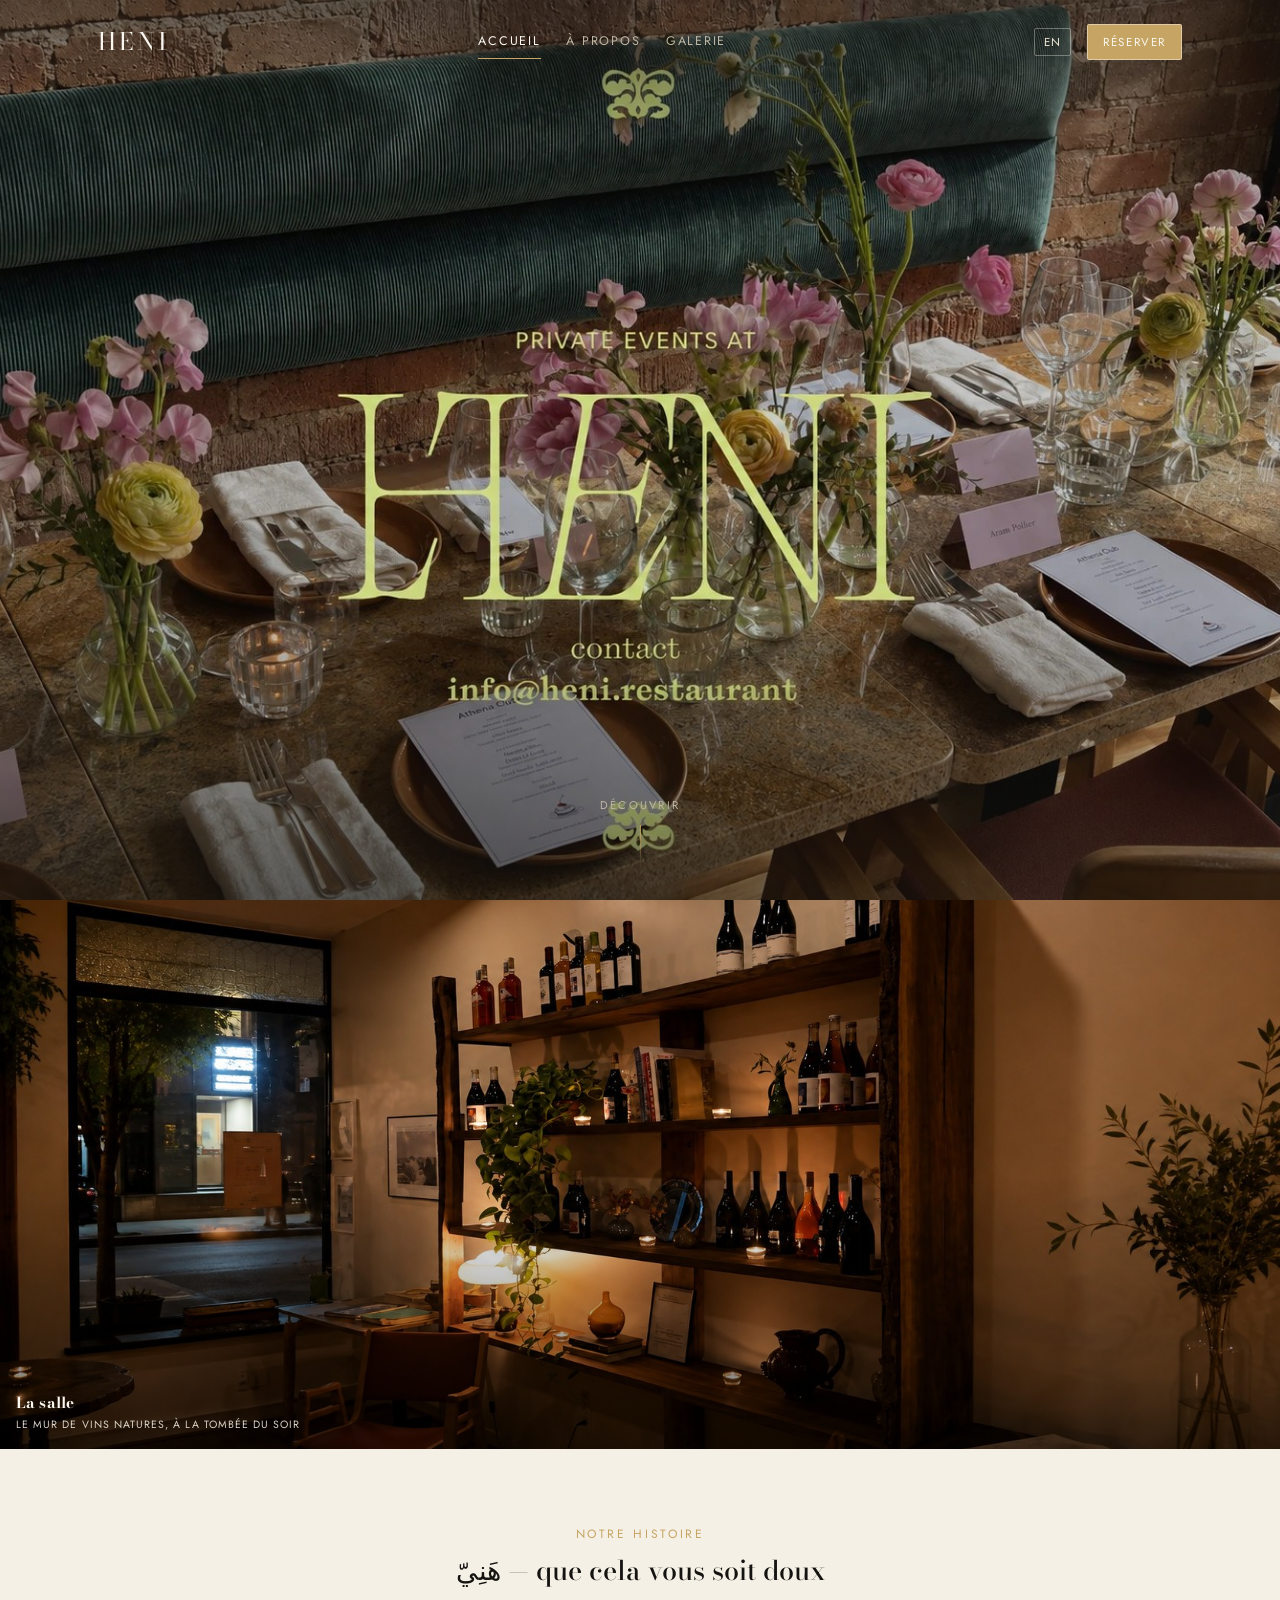
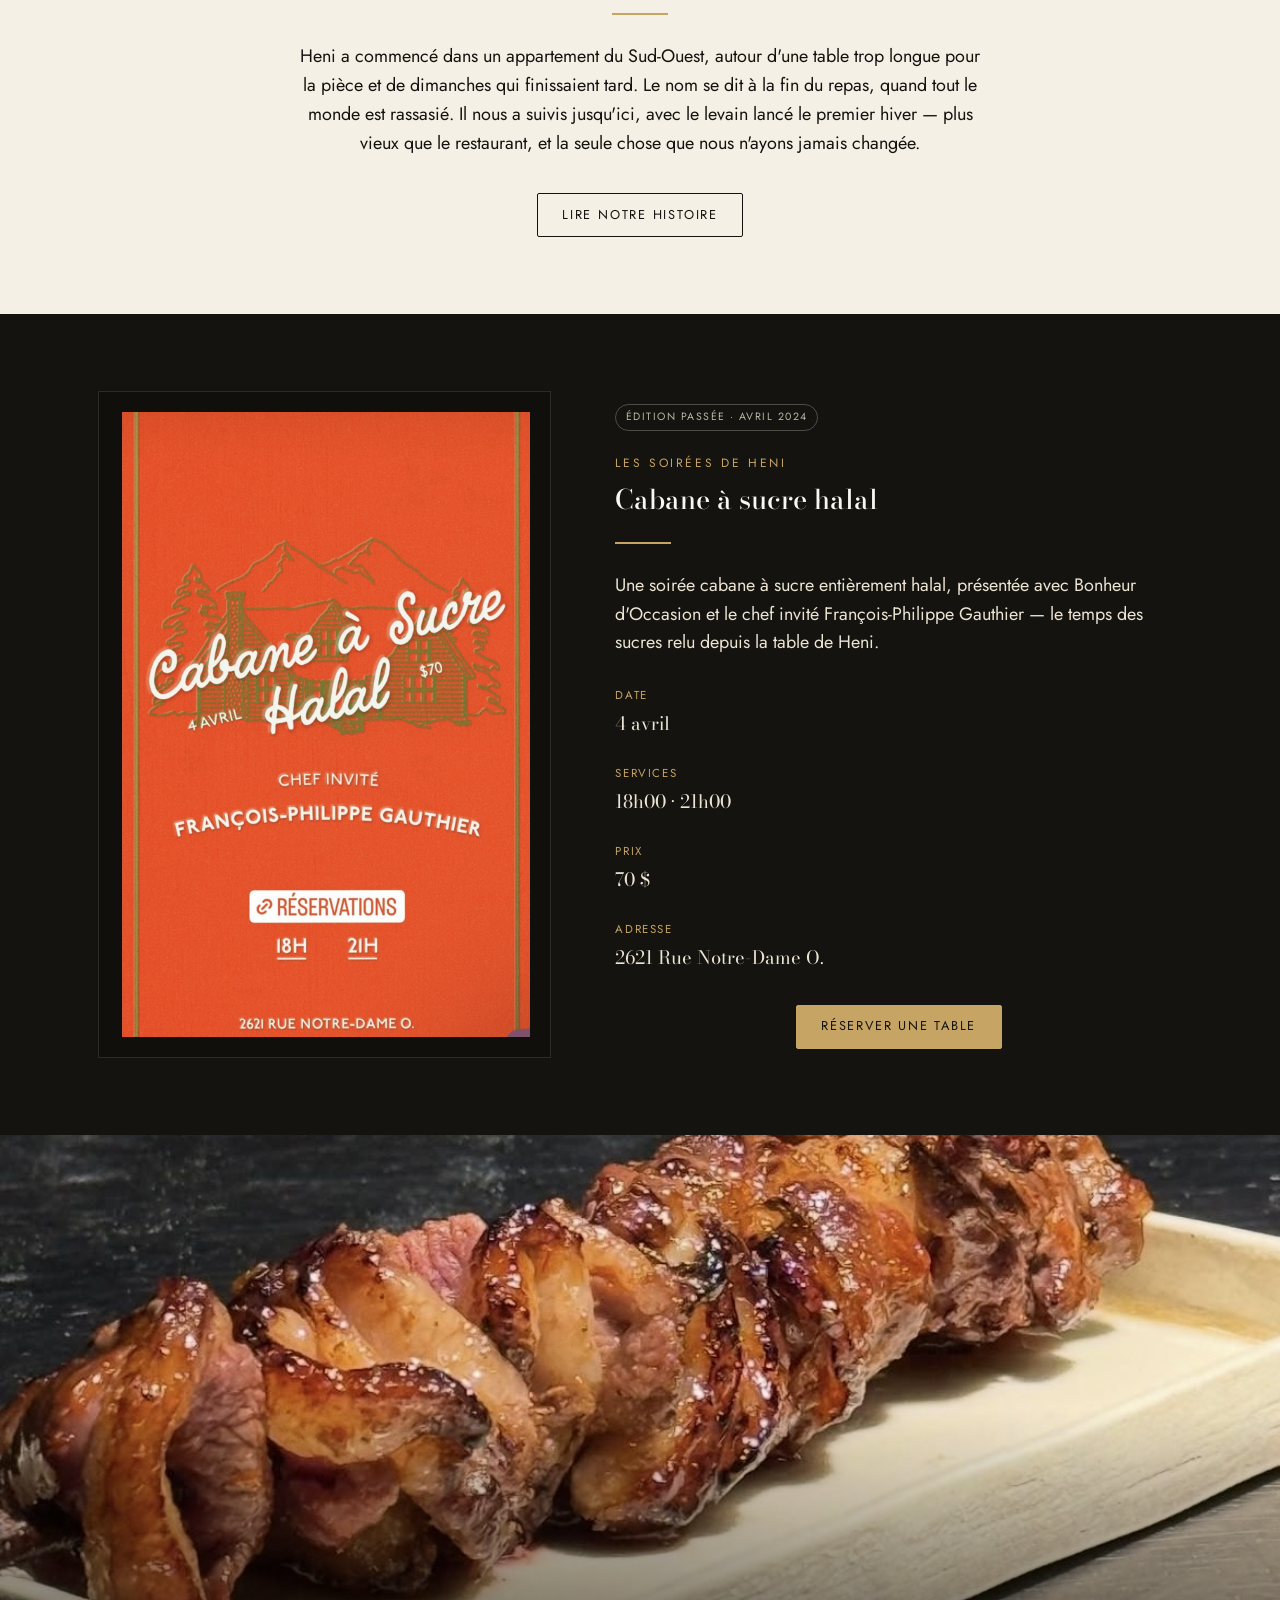
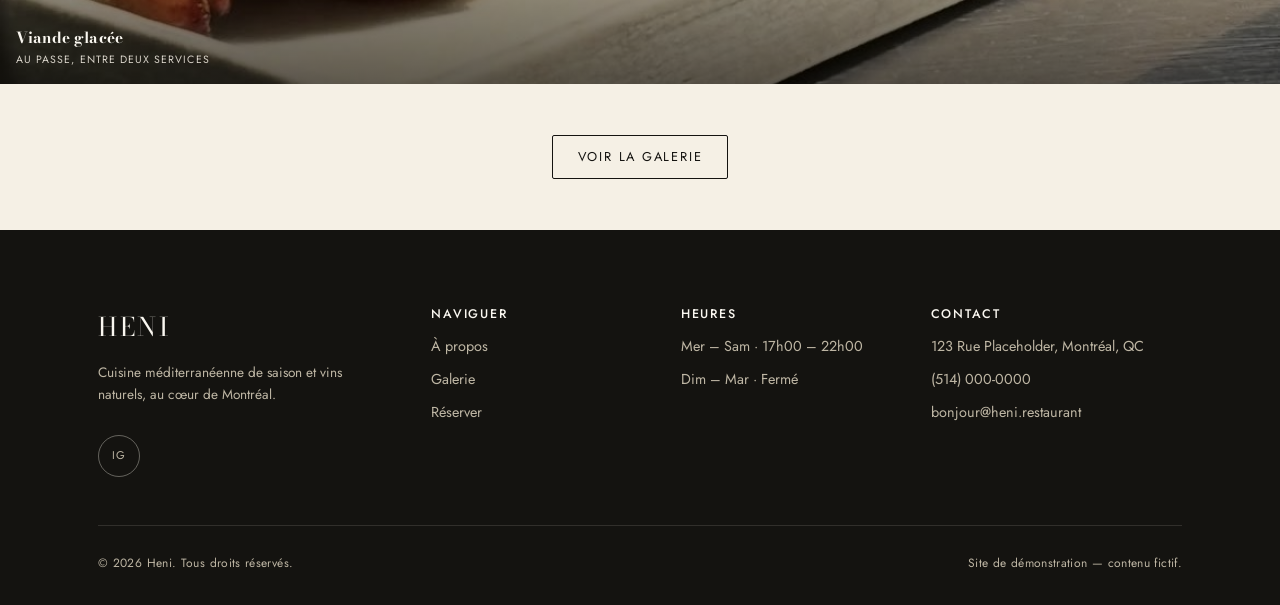
==== commit d1d454cf: "Reduce the demo to the three finished pages Remove menu.html, contact.html and reservations.html. Ea" ====
--- a/index.html
+++ b/index.html
@@ -17,14 +17,12 @@
       <a href="index.html" class="logo">HENI</a>
       <nav class="main-nav" id="main-nav">
         <a href="index.html" class="is-active"><span class="t-fr">Accueil</span><span class="t-en">Home</span></a>
-        <a href="menu.html"><span class="t-fr">Menu</span><span class="t-en">Menu</span></a>
         <a href="about.html"><span class="t-fr">À propos</span><span class="t-en">About</span></a>
         <a href="gallery.html"><span class="t-fr">Galerie</span><span class="t-en">Gallery</span></a>
-        <a href="contact.html"><span class="t-fr">Contact</span><span class="t-en">Contact</span></a>
       </nav>
       <div class="header-actions">
         <button class="lang-toggle" id="lang-toggle" type="button">EN</button>
-        <a href="reservations.html" class="btn btn-primary"><span class="t-fr">Réserver</span><span class="t-en">Reserve</span></a>
+        <a href="mailto:bonjour@heni.restaurant?subject=R%C3%A9servation" class="btn btn-primary"><span class="t-fr">Réserver</span><span class="t-en">Reserve</span></a>
         <button class="nav-toggle" id="nav-toggle" type="button" aria-label="Menu" aria-expanded="false">
           <span></span><span></span><span></span>
         </button>
@@ -116,7 +114,7 @@
             </div>
           </dl>
           <div class="hero-actions" style="margin-top:2rem;">
-            <a href="reservations.html" class="btn btn-primary"><span class="t-fr">Réserver une table</span><span class="t-en">Reserve a Table</span></a>
+            <a href="mailto:bonjour@heni.restaurant?subject=R%C3%A9servation" class="btn btn-primary"><span class="t-fr">Réserver une table</span><span class="t-en">Reserve a Table</span></a>
           </div>
         </div>
       </div>
@@ -159,10 +157,9 @@
         <div class="footer-col">
           <h4><span class="t-fr">Naviguer</span><span class="t-en">Explore</span></h4>
           <ul>
-            <li><a href="menu.html">Menu</a></li>
             <li><a href="about.html"><span class="t-fr">À propos</span><span class="t-en">About</span></a></li>
             <li><a href="gallery.html"><span class="t-fr">Galerie</span><span class="t-en">Gallery</span></a></li>
-            <li><a href="reservations.html"><span class="t-fr">Réservations</span><span class="t-en">Reservations</span></a></li>
+            <li><a href="mailto:bonjour@heni.restaurant?subject=R%C3%A9servation"><span class="t-fr">Réserver</span><span class="t-en">Reserve</span></a></li>
           </ul>
         </div>
         <div class="footer-col">
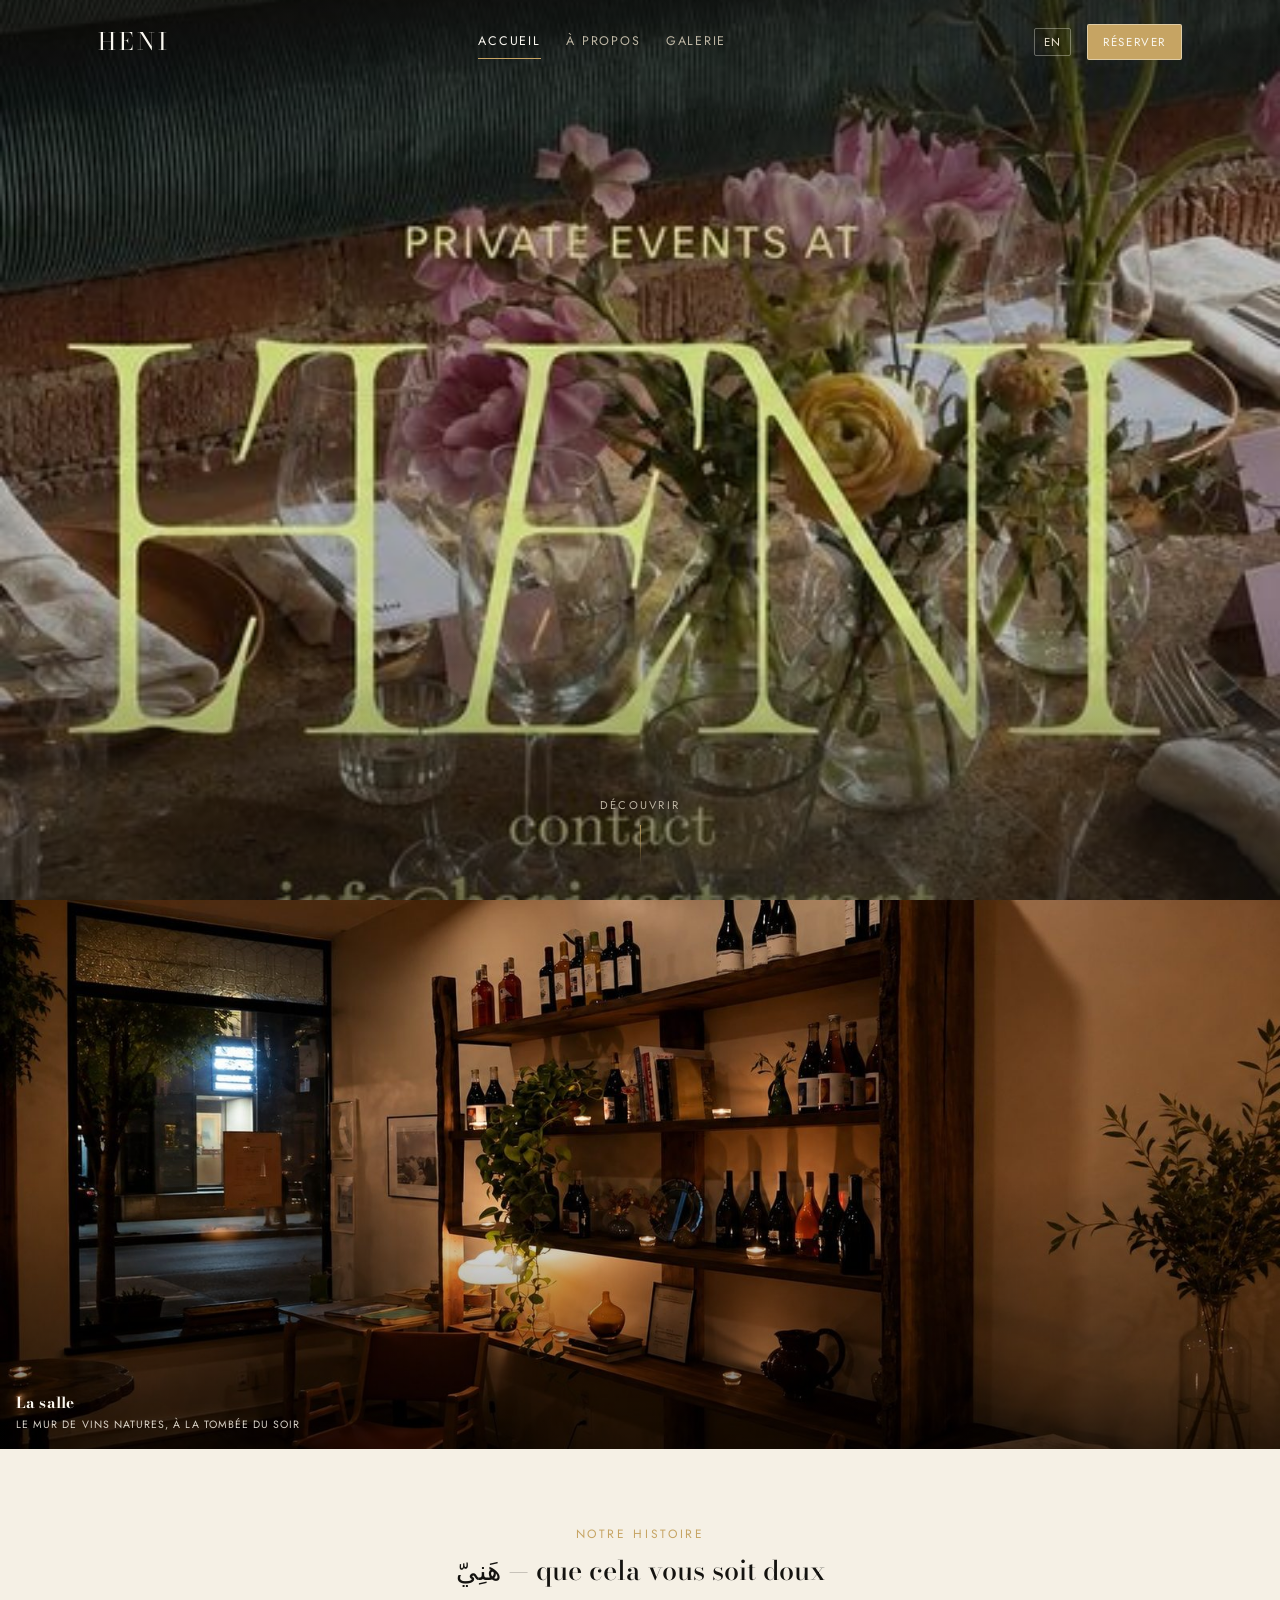
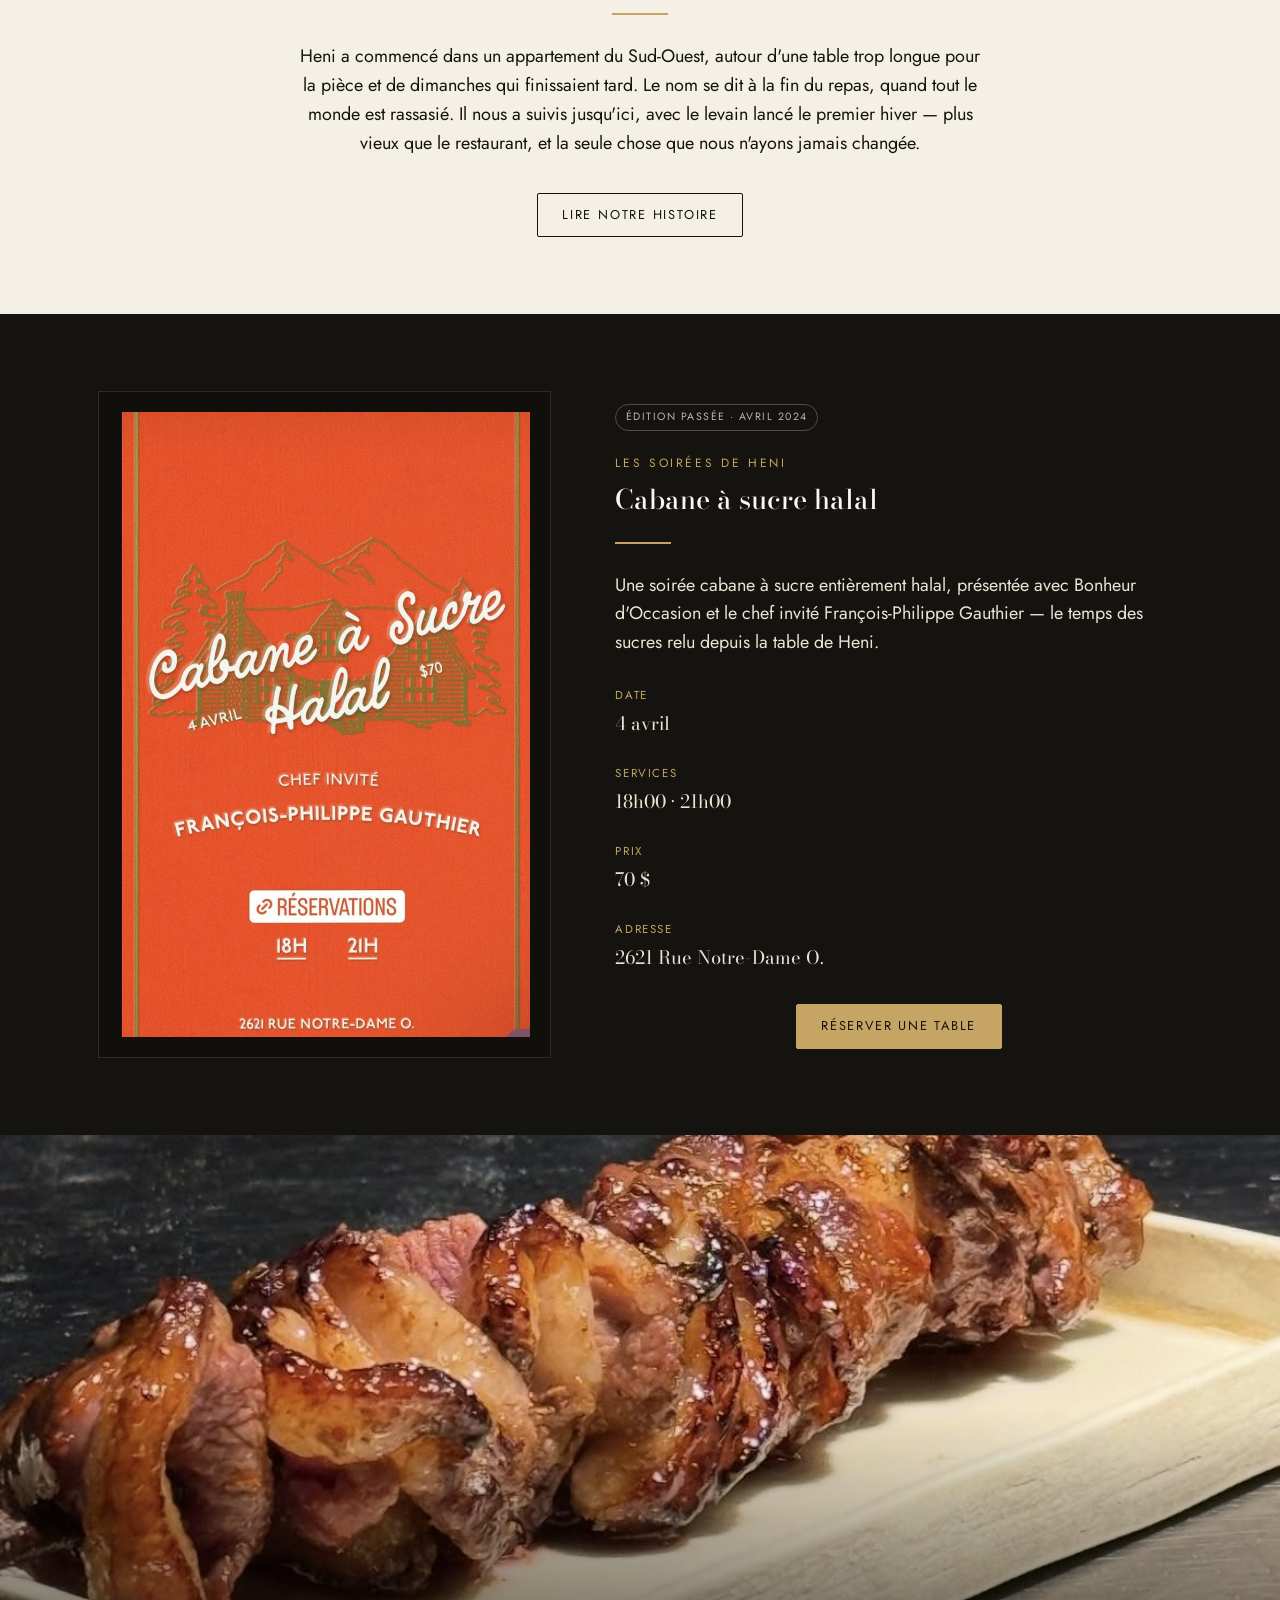
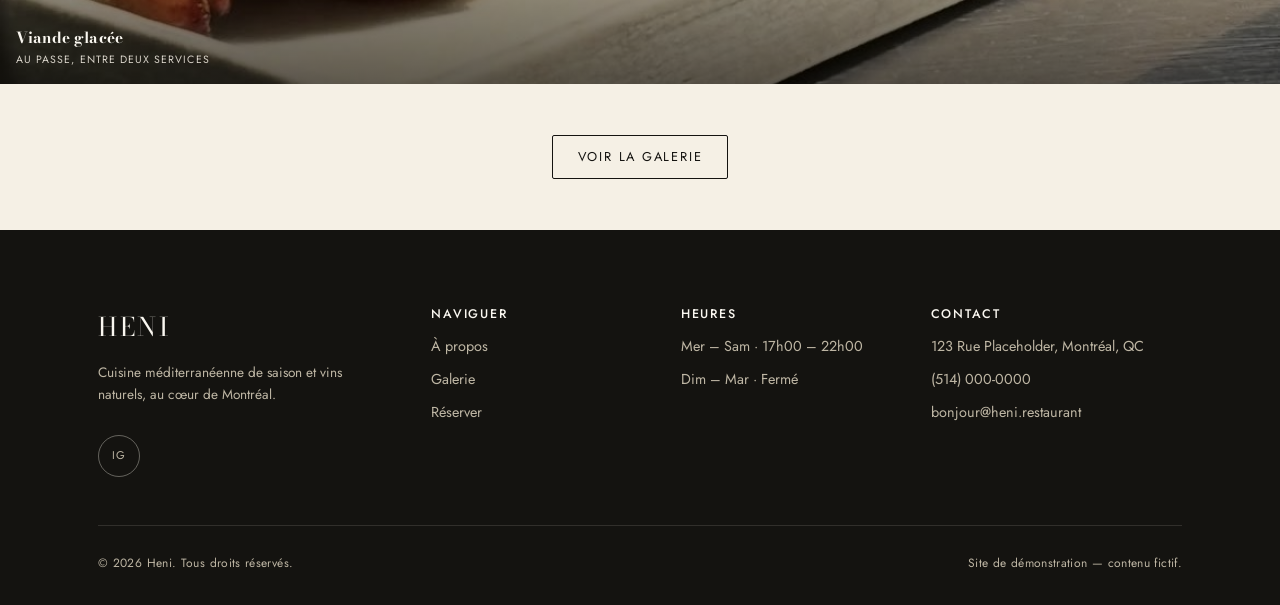
==== commit c9c01c15: "Serve images sized and cropped for the device Two problems, not one.  Cropping. The hero photograph " ====
--- a/index.html
+++ b/index.html
@@ -33,10 +33,21 @@
   <main>
     <section class="hero hero--bare">
       <div class="hero-media">
-        <img src="assets/img/hero.jpg" alt="Une longue table dressée chez Heni, fleurs et couverts, devant la banquette de velours et le mur de brique"
-             data-alt-fr="Une longue table dressée chez Heni, fleurs et couverts, devant la banquette de velours et le mur de brique"
-             data-alt-en="A long table set at Heni, flowers and place settings, against the velvet banquette and brick wall"
-             fetchpriority="high" decoding="async" />
+        <picture>
+          <!-- Any portrait viewport gets a 3:4 crop: the 16:9 original loses
+               its wordmark to the sides when the window is taller than wide.
+               Keyed on shape, not width, so tablets are covered too. -->
+          <source media="(max-aspect-ratio: 1/1)"
+                  srcset="assets/img/hero-portrait-480.jpg 480w, assets/img/hero-portrait-706.jpg 706w"
+                  sizes="100vw" />
+          <source srcset="assets/img/hero-768.jpg 768w, assets/img/hero-1200.jpg 1200w, assets/img/hero-1600.jpg 1600w, assets/img/hero.jpg 1672w"
+                  sizes="100vw" />
+          <img src="assets/img/hero.jpg" alt="Une longue table dressée chez Heni, fleurs et couverts, devant la banquette de velours et le mur de brique"
+               data-alt-fr="Une longue table dressée chez Heni, fleurs et couverts, devant la banquette de velours et le mur de brique"
+               data-alt-en="A long table set at Heni, flowers and place settings, against the velvet banquette and brick wall"
+               width="1672" height="941"
+               fetchpriority="high" decoding="async" srcset="assets/img/hero-480.jpg 480w, assets/img/hero-768.jpg 768w, assets/img/hero-1200.jpg 1200w, assets/img/hero-1600.jpg 1600w, assets/img/hero.jpg 1672w" sizes="100vw" />
+        </picture>
       </div>
       <a href="#evenement" class="hero-scroll" aria-label="Scroll">
         <span class="t-fr">Découvrir</span><span class="t-en">Discover</span>
@@ -49,7 +60,7 @@
              alt="La salle à la tombée du soir : étagère de vins natures, lampe allumée et fenêtre donnant sur la rue"
              data-alt-fr="La salle à la tombée du soir : étagère de vins natures, lampe allumée et fenêtre donnant sur la rue"
              data-alt-en="The room at nightfall: a shelf of natural wines, a lit lamp and the window onto the street"
-             loading="lazy" decoding="async" />
+             loading="lazy" decoding="async" srcset="assets/img/dining-room-480.jpg 480w, assets/img/dining-room-768.jpg 768w, assets/img/dining-room-1200.jpg 1200w, assets/img/dining-room-1600.jpg 1600w, assets/img/dining-room.jpg 1672w" sizes="100vw" />
         <div class="ph-label">
           <strong><span class="t-fr">La salle</span><span class="t-en">The Room</span></strong>
           <span class="t-fr">Le mur de vins natures, à la tombée du soir</span><span class="t-en">The natural wine wall, at nightfall</span>
@@ -82,7 +93,7 @@
                alt="Affiche : Cabane à sucre halal, chef invité François-Philippe Gauthier"
                data-alt-fr="Affiche : Cabane à sucre halal, chef invité François-Philippe Gauthier"
                data-alt-en="Poster: Halal sugar shack dinner, guest chef François-Philippe Gauthier"
-               loading="lazy" decoding="async" />
+               loading="lazy" decoding="async" srcset="assets/img/event-cabane-a-sucre-480.jpg 480w, assets/img/event-cabane-a-sucre-768.jpg 768w, assets/img/event-cabane-a-sucre.jpg 1170w" sizes="(max-width: 960px) 92vw, 40vw" />
         </div>
         <div class="event-meta">
           <span class="event-past">
@@ -126,7 +137,7 @@
              alt="Une viande glacée, tranchée et dressée sur une assiette en céramique claire"
              data-alt-fr="Une viande glacée, tranchée et dressée sur une assiette en céramique claire"
              data-alt-en="Glazed meat, sliced and plated on a pale ceramic dish"
-             loading="lazy" decoding="async" />
+             loading="lazy" decoding="async" srcset="assets/img/seasonal-plate-480.jpg 480w, assets/img/seasonal-plate-768.jpg 768w, assets/img/seasonal-plate.jpg 1170w" sizes="100vw" />
         <div class="ph-label">
           <strong><span class="t-fr">Viande glacée</span><span class="t-en">Glazed Meat</span></strong>
           <span class="t-fr">Au passe, entre deux services</span><span class="t-en">At the pass, between services</span>
--- a/assets/css/style.css
+++ b/assets/css/style.css
@@ -765,6 +765,27 @@
 }
 
 /* ==========================================================================
+   Text reveal — elements rise into place as their section is reached.
+   The hidden state is applied only once the script has added .js-reveal, so
+   the text stays visible if JavaScript never runs. The whole block is skipped
+   for readers who ask for reduced motion.
+   ========================================================================== */
+
+@media (prefers-reduced-motion: no-preference) {
+  html.js-reveal [data-reveal] {
+    opacity: 0;
+    transform: translateY(20px);
+  }
+
+  html.js-reveal [data-reveal].is-revealed {
+    opacity: 1;
+    transform: none;
+    transition: opacity 0.75s var(--ease), transform 0.75s var(--ease);
+    transition-delay: var(--reveal-delay, 0ms);
+  }
+}
+
+/* ==========================================================================
    Timeline
    ========================================================================== */
 
@@ -1173,6 +1194,35 @@
   .showcase .c4, .showcase .c6 { grid-column: span 2; }
 }
 
+/* Portrait viewports take the hero's 3:4 crop shape, so the wordmark inside
+   the photograph is never cut. Matched to the <picture> source, which swaps
+   to that crop on shape rather than width — a portrait tablet needs it as
+   much as a phone. */
+@media (max-width: 700px), (max-width: 1024px) and (orientation: portrait) {
+  .hero {
+    min-height: 0;
+    aspect-ratio: 3 / 4;
+  }
+}
+
+/* Phones also lose the cinematic band ratio, which would otherwise leave a
+   170px letterbox slot. */
+@media (max-width: 700px) {
+  .band {
+    --ph-ratio: 4 / 3;
+  }
+
+  .band .ph {
+    min-height: 0;
+  }
+
+  /* The shortened hero already shows the next section, so the scroll cue is
+     redundant — and it lands on top of the photograph's own contact line. */
+  .hero-scroll {
+    display: none;
+  }
+}
+
 @media (max-width: 640px) {
   .grid-3, .grid-4 { grid-template-columns: 1fr; }
   .footer-grid { grid-template-columns: 1fr; gap: 2rem; }
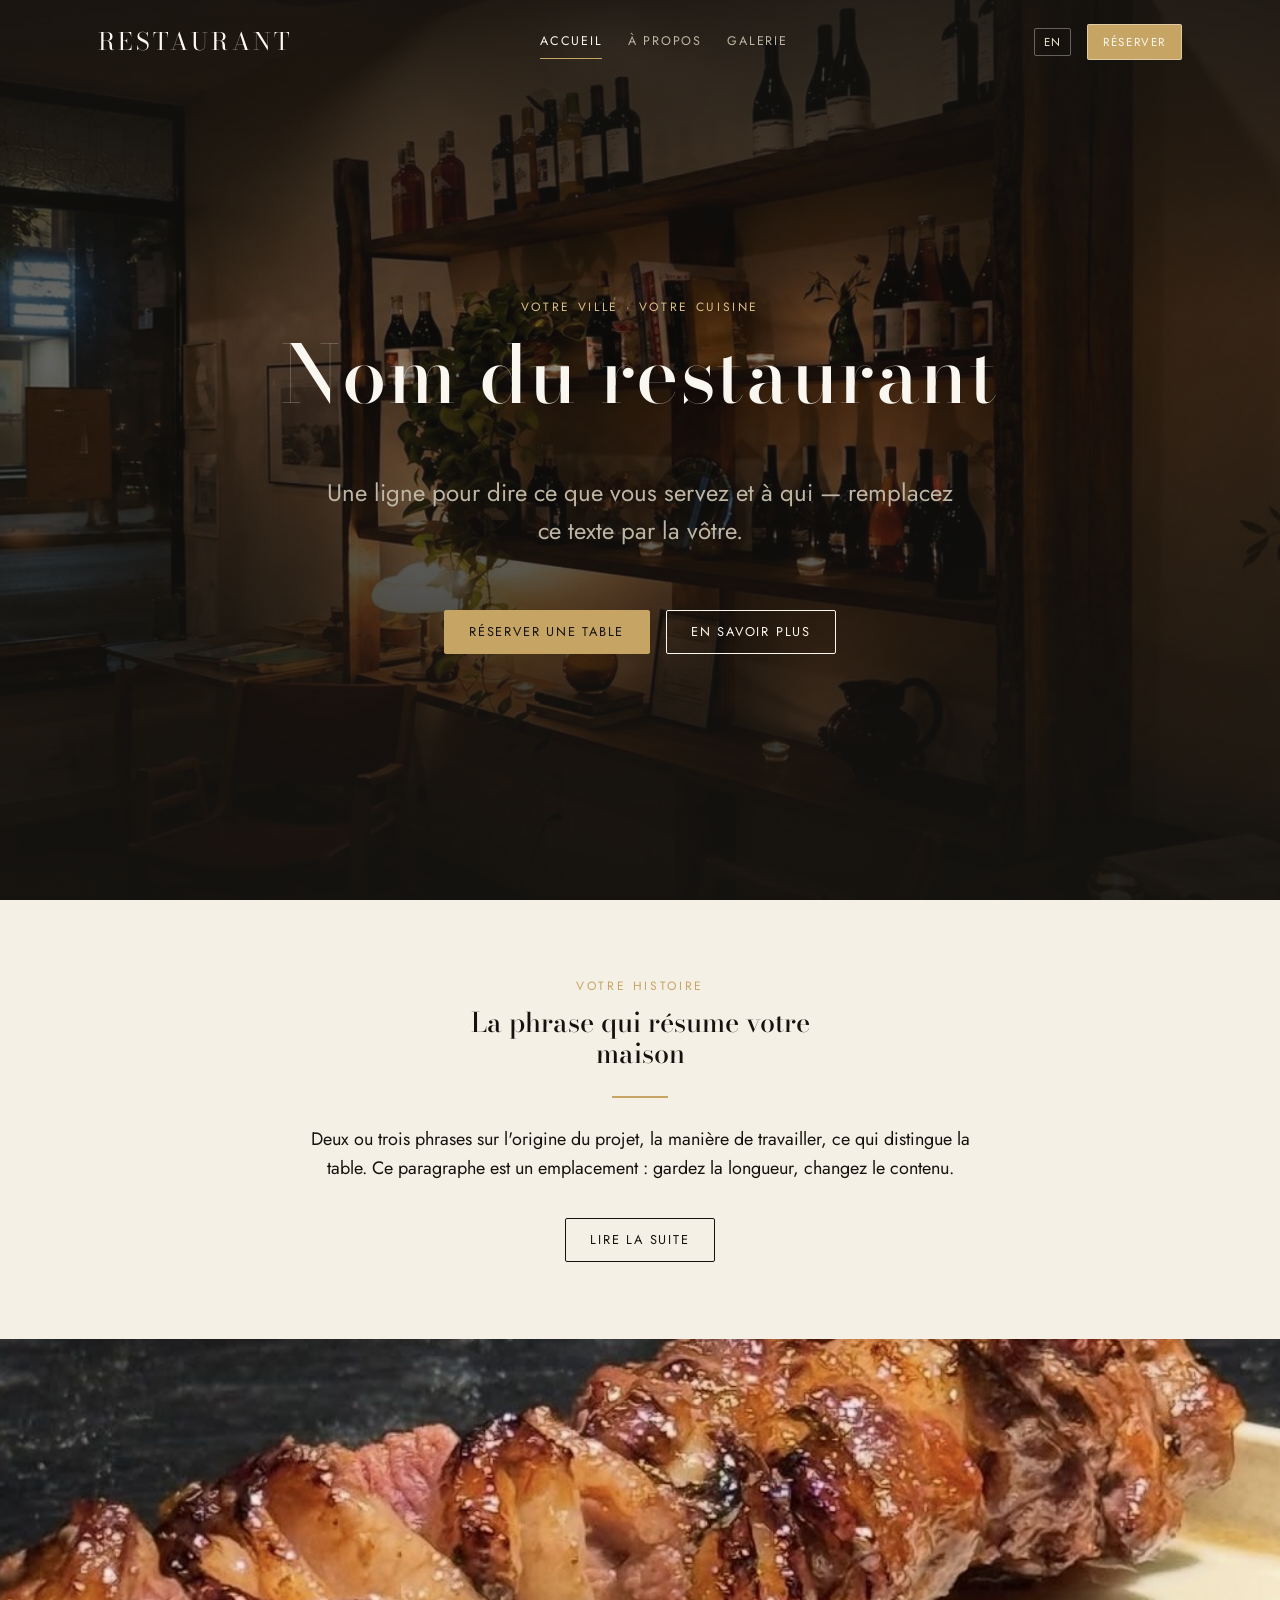
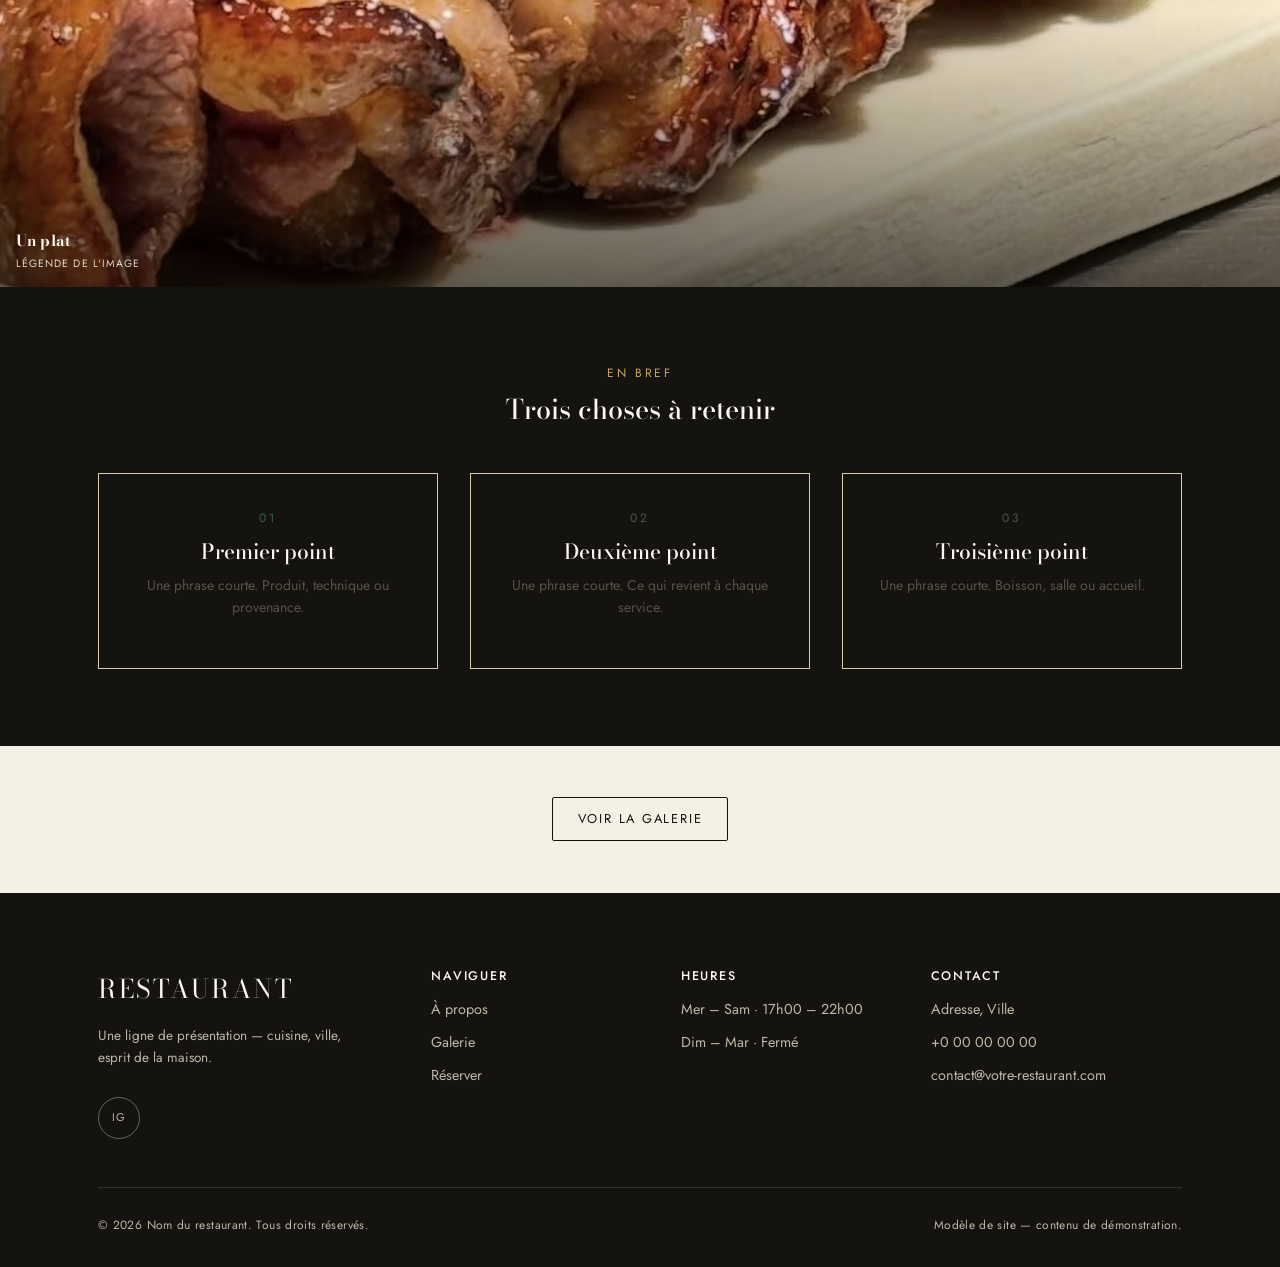
==== commit aa53a823: "Strip the real restaurant out and leave a neutral template The demo borrowed a real Montreal restaur" ====
--- a/index.html
+++ b/index.html
@@ -3,18 +3,18 @@
 <head>
   <meta charset="UTF-8" />
   <meta name="viewport" content="width=device-width, initial-scale=1" />
-  <title>Heni — Restaurant méditerranéen, Montréal</title>
-  <meta name="description" content="Heni — cuisine méditerranéenne de saison et vins naturels au cœur de Montréal. Pain au levain, mouneh, et une carte qui suit les saisons." />
+  <title>Nom du restaurant — Site de démonstration</title>
+  <meta name="description" content="Modèle de site pour restaurant — structure, mise en page et contenu de démonstration à remplacer." />
   <link rel="preconnect" href="https://fonts.googleapis.com" />
   <link rel="preconnect" href="https://fonts.gstatic.com" crossorigin />
   <link href="https://fonts.googleapis.com/css2?family=Bodoni+Moda:ital,wght@0,400;0,500;0,600;1,400&family=Jost:wght@300;400;500;600&display=swap" rel="stylesheet" />
   <link rel="stylesheet" href="assets/css/style.css" />
 </head>
-<body class="is-home" data-title-fr="Heni — Restaurant méditerranéen, Montréal" data-title-en="Heni — Mediterranean Restaurant, Montreal">
+<body class="is-home" data-title-fr="Nom du restaurant — Site de démonstration" data-title-en="Restaurant Name — Demonstration Site">
 
   <header class="site-header">
     <div class="container header-inner">
-      <a href="index.html" class="logo">HENI</a>
+      <a href="index.html" class="logo">RESTAURANT</a>
       <nav class="main-nav" id="main-nav">
         <a href="index.html" class="is-active"><span class="t-fr">Accueil</span><span class="t-en">Home</span></a>
         <a href="about.html"><span class="t-fr">À propos</span><span class="t-en">About</span></a>
@@ -22,7 +22,7 @@
       </nav>
       <div class="header-actions">
         <button class="lang-toggle" id="lang-toggle" type="button">EN</button>
-        <a href="mailto:bonjour@heni.restaurant?subject=R%C3%A9servation" class="btn btn-primary"><span class="t-fr">Réserver</span><span class="t-en">Reserve</span></a>
+        <a href="mailto:contact@votre-restaurant.com?subject=R%C3%A9servation" class="btn btn-primary"><span class="t-fr">Réserver</span><span class="t-en">Reserve</span></a>
         <button class="nav-toggle" id="nav-toggle" type="button" aria-label="Menu" aria-expanded="false">
           <span></span><span></span><span></span>
         </button>
@@ -31,102 +31,51 @@
   </header>
 
   <main>
-    <section class="hero hero--bare">
+    <section class="hero">
       <div class="hero-media">
         <picture>
-          <!-- Any portrait viewport gets a 3:4 crop: the 16:9 original loses
-               its wordmark to the sides when the window is taller than wide.
-               Keyed on shape, not width, so tablets are covered too. -->
+          <!-- Any portrait viewport gets a 3:4 crop; a 16:9 source in a tall
+               window keeps only the middle of the frame. -->
           <source media="(max-aspect-ratio: 1/1)"
-                  srcset="assets/img/hero-portrait-480.jpg 480w, assets/img/hero-portrait-706.jpg 706w"
+                  srcset="assets/img/dining-room-portrait-480.jpg 480w, assets/img/dining-room-portrait-706.jpg 706w"
                   sizes="100vw" />
-          <source srcset="assets/img/hero-768.jpg 768w, assets/img/hero-1200.jpg 1200w, assets/img/hero-1600.jpg 1600w, assets/img/hero.jpg 1672w"
+          <source srcset="assets/img/dining-room-768.jpg 768w, assets/img/dining-room-1200.jpg 1200w, assets/img/dining-room-1600.jpg 1600w, assets/img/dining-room.jpg 1672w"
                   sizes="100vw" />
-          <img src="assets/img/hero.jpg" alt="Une longue table dressée chez Heni, fleurs et couverts, devant la banquette de velours et le mur de brique"
-               data-alt-fr="Une longue table dressée chez Heni, fleurs et couverts, devant la banquette de velours et le mur de brique"
-               data-alt-en="A long table set at Heni, flowers and place settings, against the velvet banquette and brick wall"
+          <img src="assets/img/dining-room-1600.jpg" alt="Vue de la salle : étagère de bouteilles, lampe allumée et fenêtre donnant sur la rue"
+               data-alt-fr="Vue de la salle : étagère de bouteilles, lampe allumée et fenêtre donnant sur la rue"
+               data-alt-en="The dining room: a shelf of bottles, a lit lamp and the window onto the street"
                width="1672" height="941"
-               fetchpriority="high" decoding="async" srcset="assets/img/hero-480.jpg 480w, assets/img/hero-768.jpg 768w, assets/img/hero-1200.jpg 1200w, assets/img/hero-1600.jpg 1600w, assets/img/hero.jpg 1672w" sizes="100vw" />
+               fetchpriority="high" decoding="async" />
         </picture>
       </div>
-      <a href="#evenement" class="hero-scroll" aria-label="Scroll">
-        <span class="t-fr">Découvrir</span><span class="t-en">Discover</span>
-      </a>
-    </section>
-
-    <section class="band">
-      <div class="ph ph--green">
-        <img src="assets/img/dining-room.jpg"
-             alt="La salle à la tombée du soir : étagère de vins natures, lampe allumée et fenêtre donnant sur la rue"
-             data-alt-fr="La salle à la tombée du soir : étagère de vins natures, lampe allumée et fenêtre donnant sur la rue"
-             data-alt-en="The room at nightfall: a shelf of natural wines, a lit lamp and the window onto the street"
-             loading="lazy" decoding="async" srcset="assets/img/dining-room-480.jpg 480w, assets/img/dining-room-768.jpg 768w, assets/img/dining-room-1200.jpg 1200w, assets/img/dining-room-1600.jpg 1600w, assets/img/dining-room.jpg 1672w" sizes="100vw" />
-        <div class="ph-label">
-          <strong><span class="t-fr">La salle</span><span class="t-en">The Room</span></strong>
-          <span class="t-fr">Le mur de vins natures, à la tombée du soir</span><span class="t-en">The natural wine wall, at nightfall</span>
+      <div class="hero-inner container">
+        <span class="eyebrow"><span class="t-fr">Votre ville · Votre cuisine</span><span class="t-en">Your City · Your Kitchen</span></span>
+        <h1><span class="t-fr">Nom du restaurant</span><span class="t-en">Restaurant Name</span></h1>
+        <p class="hero-lede">
+          <span class="t-fr">Une ligne pour dire ce que vous servez et à qui — remplacez ce texte par la vôtre.</span>
+          <span class="t-en">One line saying what you serve and to whom — replace this with your own.</span>
+        </p>
+        <div class="hero-actions">
+          <a href="mailto:contact@votre-restaurant.com?subject=R%C3%A9servation" class="btn btn-primary"><span class="t-fr">Réserver une table</span><span class="t-en">Reserve a Table</span></a>
+          <a href="#histoire" class="btn btn-outline"><span class="t-fr">En savoir plus</span><span class="t-en">Learn More</span></a>
         </div>
       </div>
     </section>
 
-    <section class="section">
+    <section class="section" id="histoire">
       <div class="container section-head--center" style="max-width:none;">
-        <span class="eyebrow"><span class="t-fr">Notre histoire</span><span class="t-en">Our Story</span></span>
-        <h2 style="max-width:22ch; margin-inline:auto;">
-          <span class="t-fr">&#x200E;هَنِيّ — que cela vous soit doux</span>
-          <span class="t-en">&#x200E;هَنِيّ — may it sit sweetly with you</span>
+        <span class="eyebrow"><span class="t-fr">Votre histoire</span><span class="t-en">Your Story</span></span>
+        <h2 style="max-width:24ch; margin-inline:auto;">
+          <span class="t-fr">La phrase qui résume votre maison</span>
+          <span class="t-en">The line that sums up your house</span>
         </h2>
         <hr class="divider divider--center" />
         <p style="max-width:62ch; margin-inline:auto;">
-          <span class="t-fr">Heni a commencé dans un appartement du Sud-Ouest, autour d'une table trop longue pour la pièce et de dimanches qui finissaient tard. Le nom se dit à la fin du repas, quand tout le monde est rassasié. Il nous a suivis jusqu'ici, avec le levain lancé le premier hiver — plus vieux que le restaurant, et la seule chose que nous n'ayons jamais changée.</span>
-          <span class="t-en">Heni began in an apartment in the Sud-Ouest, around a table too long for the room and Sundays that ended late. The name is said at the end of a meal, once everyone has had enough. It followed us here, along with the levain started that first winter — older than the restaurant, and the one thing we have never changed.</span>
+          <span class="t-fr">Deux ou trois phrases sur l'origine du projet, la manière de travailler, ce qui distingue la table. Ce paragraphe est un emplacement : gardez la longueur, changez le contenu.</span>
+          <span class="t-en">Two or three sentences on where the project came from, how you work, what sets the table apart. This paragraph is a placeholder: keep the length, change the words.</span>
         </p>
         <div class="hero-actions" style="justify-content:center;">
-          <a href="about.html" class="btn btn-outline"><span class="t-fr">Lire notre histoire</span><span class="t-en">Read Our Story</span></a>
-        </div>
-      </div>
-    </section>
-
-    <section class="section section--dark" id="evenement">
-      <div class="container event-inner">
-        <div class="event-poster">
-          <img src="assets/img/event-cabane-a-sucre.jpg"
-               alt="Affiche : Cabane à sucre halal, chef invité François-Philippe Gauthier"
-               data-alt-fr="Affiche : Cabane à sucre halal, chef invité François-Philippe Gauthier"
-               data-alt-en="Poster: Halal sugar shack dinner, guest chef François-Philippe Gauthier"
-               loading="lazy" decoding="async" srcset="assets/img/event-cabane-a-sucre-480.jpg 480w, assets/img/event-cabane-a-sucre-768.jpg 768w, assets/img/event-cabane-a-sucre.jpg 1170w" sizes="(max-width: 960px) 92vw, 40vw" />
-        </div>
-        <div class="event-meta">
-          <span class="event-past">
-            <span class="t-fr">Édition passée · avril 2024</span><span class="t-en">Past edition · April 2024</span>
-          </span>
-          <span class="eyebrow"><span class="t-fr">Les soirées de Heni</span><span class="t-en">Evenings at Heni</span></span>
-          <h2><span class="t-fr">Cabane à sucre halal</span><span class="t-en">Halal Sugar Shack</span></h2>
-          <hr class="divider" />
-          <p>
-            <span class="t-fr">Une soirée cabane à sucre entièrement halal, présentée avec Bonheur d'Occasion et le chef invité François-Philippe Gauthier — le temps des sucres relu depuis la table de Heni.</span>
-            <span class="t-en">A fully halal sugar shack evening, presented with Bonheur d'Occasion and guest chef François-Philippe Gauthier — Quebec's sugaring season read from Heni's table.</span>
-          </p>
-          <dl class="info-list">
-            <div>
-              <dt><span class="t-fr">Date</span><span class="t-en">Date</span></dt>
-              <dd><span class="t-fr">4 avril</span><span class="t-en">4 April</span></dd>
-            </div>
-            <div>
-              <dt><span class="t-fr">Services</span><span class="t-en">Seatings</span></dt>
-              <dd>18h00 · 21h00</dd>
-            </div>
-            <div>
-              <dt><span class="t-fr">Prix</span><span class="t-en">Price</span></dt>
-              <dd>70&nbsp;$</dd>
-            </div>
-            <div>
-              <dt><span class="t-fr">Adresse</span><span class="t-en">Address</span></dt>
-              <dd>2621 Rue Notre-Dame O.</dd>
-            </div>
-          </dl>
-          <div class="hero-actions" style="margin-top:2rem;">
-            <a href="mailto:bonjour@heni.restaurant?subject=R%C3%A9servation" class="btn btn-primary"><span class="t-fr">Réserver une table</span><span class="t-en">Reserve a Table</span></a>
-          </div>
+          <a href="about.html" class="btn btn-outline"><span class="t-fr">Lire la suite</span><span class="t-en">Read More</span></a>
         </div>
       </div>
     </section>
@@ -134,13 +83,41 @@
     <section class="band">
       <div class="ph ph--ink">
         <img src="assets/img/seasonal-plate.jpg"
-             alt="Une viande glacée, tranchée et dressée sur une assiette en céramique claire"
-             data-alt-fr="Une viande glacée, tranchée et dressée sur une assiette en céramique claire"
-             data-alt-en="Glazed meat, sliced and plated on a pale ceramic dish"
-             loading="lazy" decoding="async" srcset="assets/img/seasonal-plate-480.jpg 480w, assets/img/seasonal-plate-768.jpg 768w, assets/img/seasonal-plate.jpg 1170w" sizes="100vw" />
+             alt="Un plat dressé sur une assiette en céramique claire"
+             data-alt-fr="Un plat dressé sur une assiette en céramique claire"
+             data-alt-en="A dish plated on a pale ceramic plate"
+             loading="lazy" decoding="async"
+             srcset="assets/img/seasonal-plate-480.jpg 480w, assets/img/seasonal-plate-768.jpg 768w, assets/img/seasonal-plate.jpg 1170w"
+             sizes="100vw" />
         <div class="ph-label">
-          <strong><span class="t-fr">Viande glacée</span><span class="t-en">Glazed Meat</span></strong>
-          <span class="t-fr">Au passe, entre deux services</span><span class="t-en">At the pass, between services</span>
+          <strong><span class="t-fr">Un plat</span><span class="t-en">A Dish</span></strong>
+          <span class="t-fr">Légende de l'image</span><span class="t-en">Image caption</span>
+        </div>
+      </div>
+    </section>
+
+    <section class="section section--dark">
+      <div class="container">
+        <div class="section-head section-head--center">
+          <span class="eyebrow"><span class="t-fr">En bref</span><span class="t-en">At a Glance</span></span>
+          <h2><span class="t-fr">Trois choses à retenir</span><span class="t-en">Three Things to Know</span></h2>
+        </div>
+        <div class="grid grid-3">
+          <div class="pillar">
+            <span class="eyebrow">01</span>
+            <h3><span class="t-fr">Premier point</span><span class="t-en">First Point</span></h3>
+            <p class="menu-item-desc"><span class="t-fr">Une phrase courte. Produit, technique ou provenance.</span><span class="t-en">One short line. Product, technique or provenance.</span></p>
+          </div>
+          <div class="pillar">
+            <span class="eyebrow">02</span>
+            <h3><span class="t-fr">Deuxième point</span><span class="t-en">Second Point</span></h3>
+            <p class="menu-item-desc"><span class="t-fr">Une phrase courte. Ce qui revient à chaque service.</span><span class="t-en">One short line. What comes back every service.</span></p>
+          </div>
+          <div class="pillar">
+            <span class="eyebrow">03</span>
+            <h3><span class="t-fr">Troisième point</span><span class="t-en">Third Point</span></h3>
+            <p class="menu-item-desc"><span class="t-fr">Une phrase courte. Boisson, salle ou accueil.</span><span class="t-en">One short line. Drink, room or welcome.</span></p>
+          </div>
         </div>
       </div>
     </section>
@@ -156,13 +133,13 @@
     <div class="container">
       <div class="footer-grid">
         <div>
-          <div class="footer-logo">HENI</div>
+          <div class="footer-logo">RESTAURANT</div>
           <p class="footer-tagline">
-            <span class="t-fr">Cuisine méditerranéenne de saison et vins naturels, au cœur de Montréal.</span>
-            <span class="t-en">Seasonal Mediterranean cooking and natural wine, in the heart of Montreal.</span>
+            <span class="t-fr">Une ligne de présentation — cuisine, ville, esprit de la maison.</span>
+            <span class="t-en">A one-line introduction — kitchen, city, spirit of the house.</span>
           </p>
           <div class="social-row">
-            <a href="https://instagram.com/heni.restaurant" target="_blank" rel="noopener" aria-label="Instagram">IG</a>
+            <a href="#" aria-label="Instagram">IG</a>
           </div>
         </div>
         <div class="footer-col">
@@ -170,7 +147,7 @@
           <ul>
             <li><a href="about.html"><span class="t-fr">À propos</span><span class="t-en">About</span></a></li>
             <li><a href="gallery.html"><span class="t-fr">Galerie</span><span class="t-en">Gallery</span></a></li>
-            <li><a href="mailto:bonjour@heni.restaurant?subject=R%C3%A9servation"><span class="t-fr">Réserver</span><span class="t-en">Reserve</span></a></li>
+            <li><a href="mailto:contact@votre-restaurant.com?subject=R%C3%A9servation"><span class="t-fr">Réserver</span><span class="t-en">Reserve</span></a></li>
           </ul>
         </div>
         <div class="footer-col">
@@ -183,15 +160,15 @@
         <div class="footer-col">
           <h4>Contact</h4>
           <ul>
-            <li>123 Rue Placeholder, Montréal, QC</li>
-            <li><a href="tel:+15140000000">(514) 000-0000</a></li>
-            <li><a href="mailto:bonjour@heni.restaurant">bonjour@heni.restaurant</a></li>
+            <li><span class="t-fr">Adresse, Ville</span><span class="t-en">Address, City</span></li>
+            <li><a href="tel:+10000000000">+0 00 00 00 00</a></li>
+            <li><a href="mailto:contact@votre-restaurant.com">contact@votre-restaurant.com</a></li>
           </ul>
         </div>
       </div>
       <div class="footer-bottom">
-        <span>&copy; <span id="footer-year"></span> Heni. <span class="t-fr">Tous droits réservés.</span><span class="t-en">All rights reserved.</span></span>
-        <span><span class="t-fr">Site de démonstration — contenu fictif.</span><span class="t-en">Demonstration site — fictional content.</span></span>
+        <span>&copy; <span id="footer-year"></span> <span class="t-fr">Nom du restaurant</span><span class="t-en">Restaurant Name</span>. <span class="t-fr">Tous droits réservés.</span><span class="t-en">All rights reserved.</span></span>
+        <span><span class="t-fr">Modèle de site — contenu de démonstration.</span><span class="t-en">Site template — demonstration content.</span></span>
       </div>
     </div>
   </footer>
--- a/assets/css/style.css
+++ b/assets/css/style.css
@@ -1,5 +1,5 @@
 /* ==========================================================================
-   HENI — Design tokens
+   Design tokens
    ========================================================================== */
 
 :root {
@@ -389,18 +389,24 @@
   overflow: hidden;
 }
 
+/* <picture> is inline by default, which leaves the img's height: 100% with no
+   definite parent to resolve against. */
+.hero-media picture {
+  display: block;
+  width: 100%;
+  height: 100%;
+}
+
 .hero-media img {
   width: 100%;
   height: 100%;
   object-fit: cover;
   opacity: 0;
-  transform: scale(1.06);
-  transition: opacity var(--ease) 1.2s, transform var(--ease) 8s;
+  transition: opacity var(--ease) 1.2s;
 }
 
 .hero-media img.is-loaded {
   opacity: 1;
-  transform: scale(1);
 }
 
 .hero-media::after {
@@ -556,7 +562,9 @@
   background: linear-gradient(0deg, rgba(0,0,0,0.6) 0%, rgba(0,0,0,0) 50%);
 }
 
-/* The photo itself — covers the gradient once it loads */
+/* The photo itself — covers the gradient once it loads.
+   --py is driven by the parallax script; the oversize scale gives it room to
+   travel without ever exposing an edge. */
 .ph img {
   position: absolute;
   inset: 0;
@@ -565,6 +573,18 @@
   object-fit: cover;
   opacity: 0;
   transition: opacity var(--ease) 0.7s, transform var(--ease) 0.9s;
+}
+
+.band .ph img,
+.hero-media img {
+  transform: translate3d(0, var(--py, 0px), 0) scale(var(--ps, 1));
+  will-change: transform;
+}
+
+html.js-parallax .band .ph img,
+html.js-parallax .hero-media img {
+  --ps: 1.18;
+  transition: opacity var(--ease) 0.7s;
 }
 
 .ph img.is-loaded {
